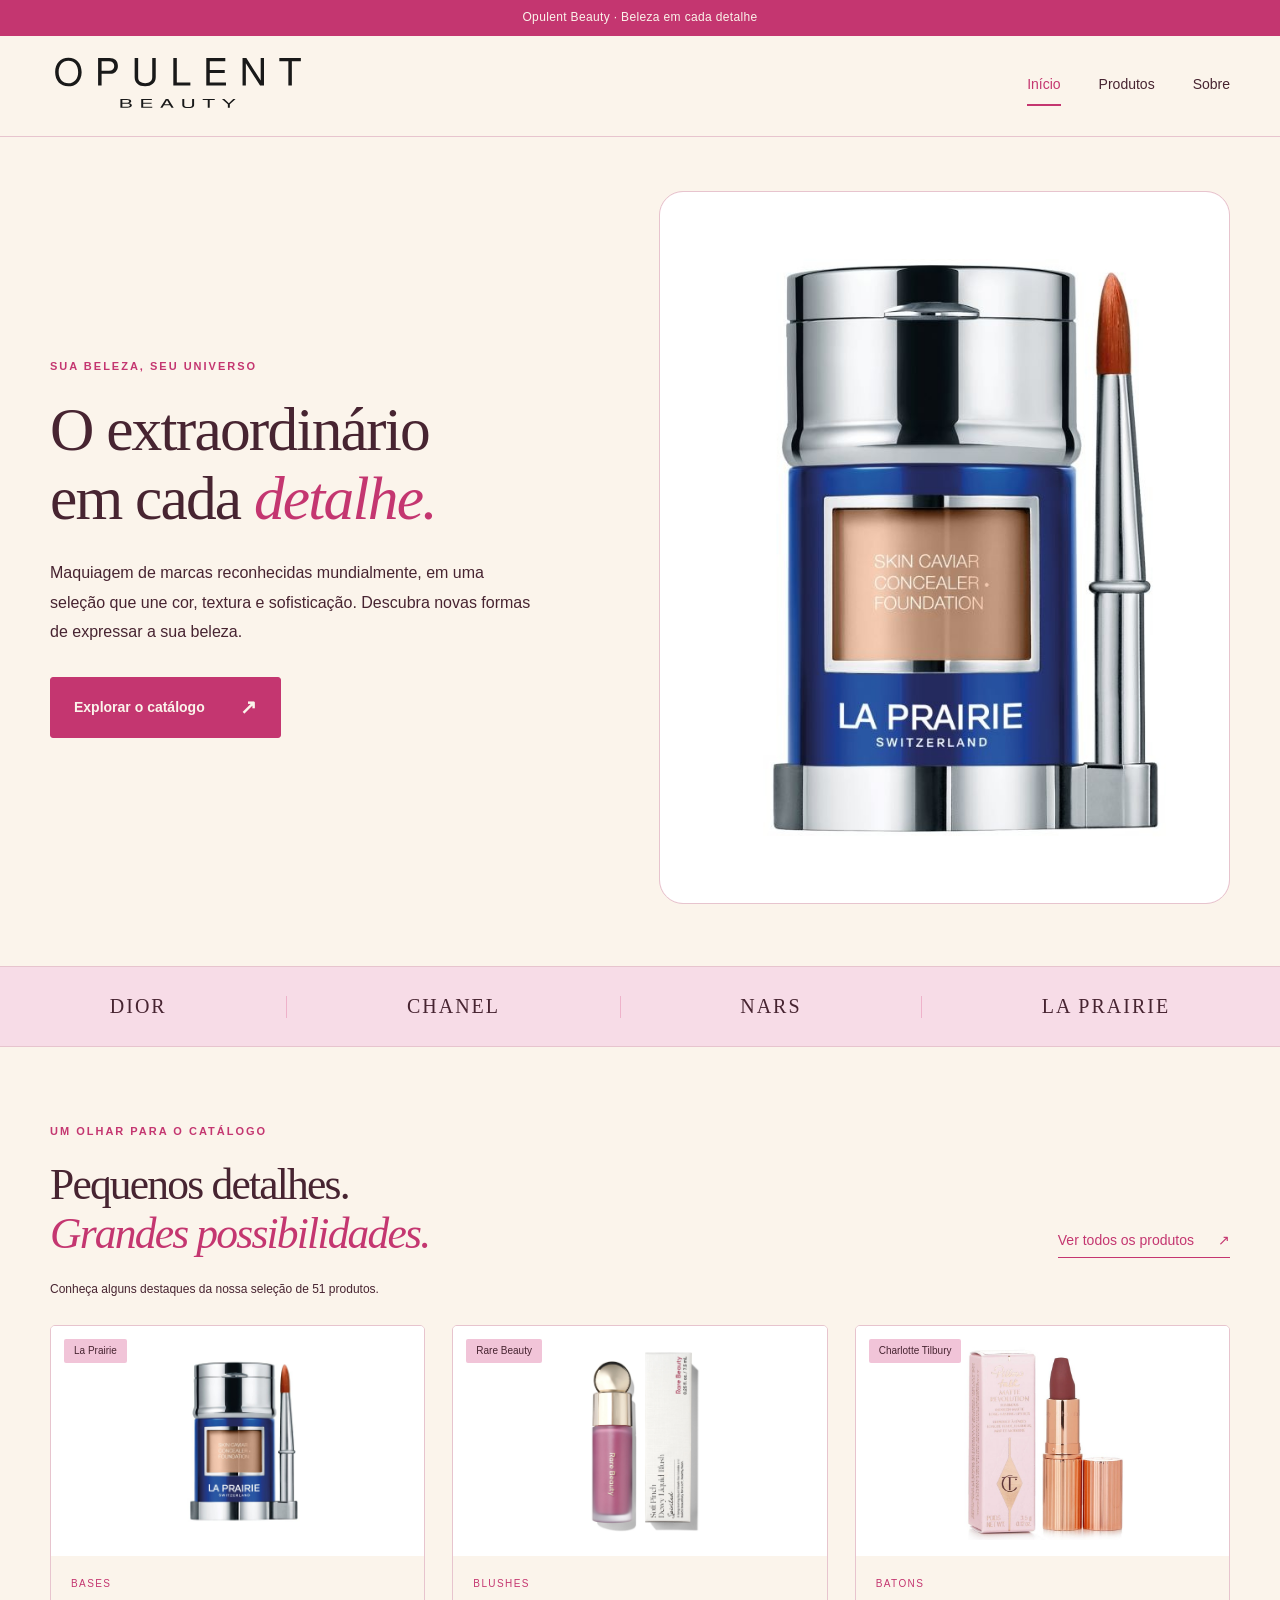
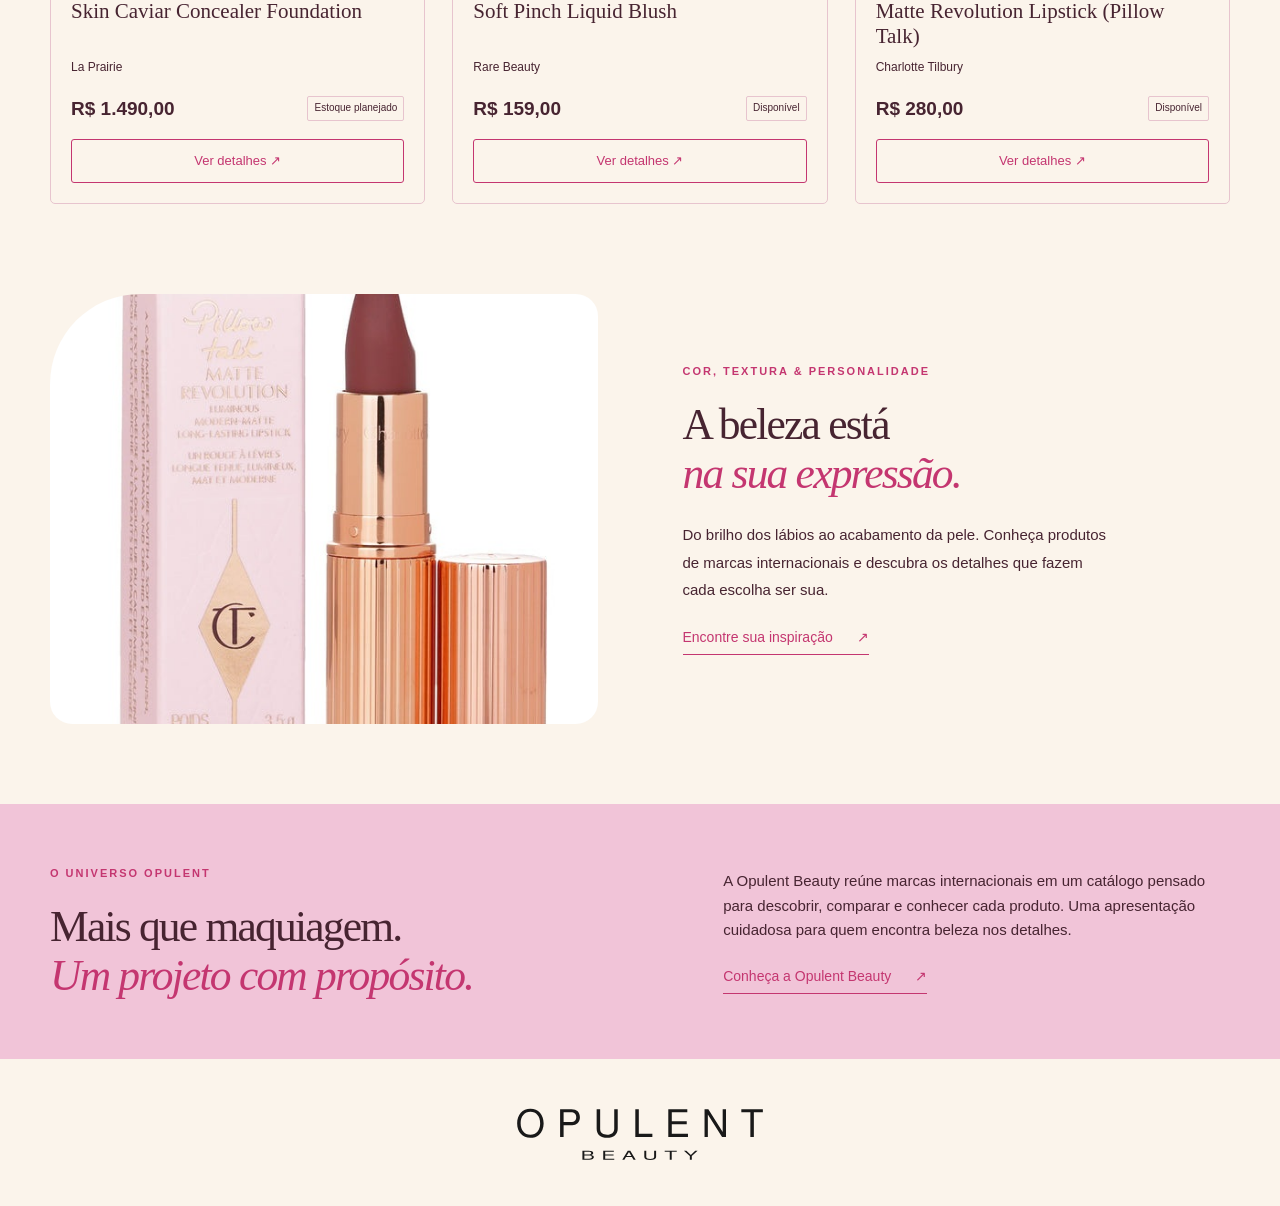
==== index.html @ 71423344 "Primeiro Commit" ====
<!DOCTYPE html>
<html lang="pt-BR">
<head>
<meta charset="UTF-8">
<meta name="viewport" content="width=device-width, initial-scale=1.0">
<title>Opulent Beauty</title>
<meta name="description" content="Conheça a Opulent Beauty: uma seleção de marcas internacionais e maquiagem em cada detalhe.">
<meta name="theme-color" content="#FBF4EB">
<link rel="icon" href="assets/favicon.svg" type="image/svg+xml">
<link rel="stylesheet" href="style.css">
</head>
<body>
<a class="pular" href="#conteudo">Pular para o conteúdo</a>
<div class="aviso-demo">Opulent Beauty · Beleza em cada detalhe</div>
<header class="cabecalho">
<div class="container barra">
<a class="marca" href="index.html" aria-label="Opulent Beauty — início"><img class="logo" src="assets/logo-opulent-beauty.svg" alt="Opulent Beauty" width="1000" height="260">
</a>
<button class="menu-botao" type="button" aria-expanded="false" aria-controls="menu">Menu <span aria-hidden="true">☰</span>
</button>
<nav id="menu" aria-label="Navegação principal">
<a href="index.html" aria-current="page">Início</a>
<a href="produtos.html">Produtos</a>
<a href="sobre.html">Sobre</a>
</nav>
</div>
</header>
<main id="conteudo">
<section class="hero container">
<div class="hero-texto">
<p class="sobretitulo">SUA BELEZA, SEU UNIVERSO</p>
<h1>O extraordinário<br>em cada <em>detalhe.</em>
</h1>
<p class="introducao">Maquiagem de marcas reconhecidas mundialmente, em uma seleção que une cor, textura e sofisticação. Descubra novas formas de expressar a sua beleza.</p>
<a class="botao" href="produtos.html">Explorar o catálogo <span aria-hidden="true">↗</span>
</a>
</div>
<div class="hero-visual home-editorial">
<img src="assets/foto-principal.jpg" alt="Imagem principal da Opulent Beauty" width="1200" height="1655" fetchpriority="high">
</div>
</section>
<section class="faixa faixa-marcas" aria-label="Algumas marcas presentes no catálogo"><div class="container faixa-conteudo"><span>DIOR</span><span class="divisor-marca" aria-hidden="true"></span><span>CHANEL</span><span class="divisor-marca" aria-hidden="true"></span><span>NARS</span><span class="divisor-marca" aria-hidden="true"></span><span>LA PRAIRIE</span></div></section>
<section class="secao container" aria-labelledby="titulo-destaques">
<div class="titulo-secao">
<div>
<p class="sobretitulo">UM OLHAR PARA O CATÁLOGO</p>
<h2 id="titulo-destaques">Pequenos detalhes.<br>
<em>Grandes possibilidades.</em>
</h2>
</div>
<a class="link-seta" href="produtos.html">Ver todos os produtos <span aria-hidden="true">↗</span>
</a>
</div>
<p class="nota-dados">Conheça alguns destaques da nossa seleção de 51 produtos.</p>
<div id="destaques" class="grade-produtos">
</div>
<noscript>
<p>Ative o JavaScript para visualizar os produtos do catálogo.</p>
</noscript>
</section>
<section class="container beleza-editorial" aria-labelledby="titulo-editorial">
  <div class="editorial-pinceis"><img src="assets/foto-editorial.jpg" alt="Sérum rosa na composição editorial da Opulent Beauty" width="735" height="1100" loading="lazy"></div>
  <div class="editorial-conteudo"><p class="sobretitulo">COR, TEXTURA & PERSONALIDADE</p><h2>A beleza está<br><em>na sua expressão.</em></h2><p>Do brilho dos lábios ao acabamento da pele. Conheça produtos de marcas internacionais e descubra os detalhes que fazem cada escolha ser sua.</p><a class="link-seta" href="produtos.html">Encontre sua inspiração <span aria-hidden="true">↗</span></a></div>
</section>
<section class="sobre-previa">
<div class="container sobre-previa-grade">
<div>
<p class="sobretitulo">O UNIVERSO OPULENT</p>
<h2>Mais que maquiagem.<br>
<em>Um projeto com propósito.</em>
</h2>
</div>
<div>
<p>A Opulent Beauty reúne marcas internacionais em um catálogo pensado para descobrir, comparar e conhecer cada produto. Uma apresentação cuidadosa para quem encontra beleza nos detalhes.</p>
<a class="link-seta" href="sobre.html">Conheça a Opulent Beauty <span aria-hidden="true">↗</span>
</a>
</div>
</div>
</section>
</main>
<footer class="rodape">
<div class="container rodape-grade">
<a class="marca" href="index.html" aria-label="Opulent Beauty — início"><img class="logo" src="assets/logo-opulent-beauty.svg" alt="Opulent Beauty" width="1000" height="260"></a>
</div>

</footer>
<script src="dados.js" defer>
</script>
<script src="script.js" defer>
</script>
</body>
</html>
---- style.css ----
:root {
    --champagne:#fbf4eb;
    --blush:#fbd9e5;
    --pink:#f283af;
    --rose:#c43670;
    --sunset:#f3cc97;
    --tinta:#472431;
    --borda:#e7c4ce;
    --largura:1180px;
}

* {
    box-sizing:border-box;
}

html {
    scroll-behavior:smooth;
    scroll-padding-top:25px;
}

body {
    margin:0;
    background:var(--champagne);
    color:var(--tinta);
    font:16px/1.65 Arial,Helvetica,sans-serif;
}

img {
    display:block;
    max-width:100%;
    height:auto;
}

a {
    color:inherit;
}

button,input,select {
    font:inherit;
}

button,a,input,select {
    -webkit-tap-highlight-color:transparent;
}

button {
    cursor:pointer;
}

a {
    text-decoration:none;
}

p {
    margin:0 0 20px;
}

h1,h2,h3 {
    line-height:1.12;
    margin:0;
    font-weight:400;
}

h1,h2 {
    font-family:Georgia,'Times New Roman',serif;
    letter-spacing:-1.8px;
}

h1 {
    font-size:clamp(43px,5vw,69px);
}

h2 {
    font-size:clamp(32px,3.4vw,46px);
}

h3 {
    font-size:23px;
}

em {
    color:var(--rose);
    font-weight:400;
}

a,button,input,select {
    transition:background-color .2s,color .2s,border-color .2s,transform .2s;
}

a:focus-visible,button:focus-visible,input:focus-visible,select:focus-visible,[tabindex]:focus-visible {
    outline:3px solid var(--rose);
    outline-offset:5px;
}

[hidden] {
    display:none!important;
}

.container {
    width:min(var(--largura),calc(100% - 64px));
    margin-inline:auto;
}

.pular {
    position:absolute;
    top:-100px;
    left:20px;
    z-index:10;
    background:var(--champagne);
    padding:12px;
}

.pular:focus {
    top:12px;
}

.aviso-demo {
    background:var(--rose);
    color:var(--champagne);
    text-align:center;
    font-size:12px;
    letter-spacing:.35px;
    padding:8px 20px;
}

.cabecalho {
    border-bottom:1px solid var(--borda);
}

.barra {
    display:flex;
    align-items:center;
    justify-content:space-between;
    min-height:100px;
}

.marca {
    font:30px/.8 Georgia,serif;
    letter-spacing:-1.4px;
    display:block;
    width:max-content;
}

.marca>span {
    display:block;
    font-size:24px;
    text-align:right;
    padding-top:4px;
}

.ponto {
    color:var(--rose);
}

nav {
    display:flex;
    gap:38px;
}

nav a {
    font-size:14px;
    padding:8px 0;
}

nav a:hover {
    color:var(--rose);
}

nav a[aria-current] {
    color:var(--rose);
    border-bottom:2px solid var(--rose);
}

.menu-botao {
    display:none;
}

.hero {
    display:grid;
    grid-template-columns:1fr 1.05fr;
    gap:56px;
    align-items:center;
    padding-block:65px 80px;
}

.sobretitulo {
    font-size:11px;
    letter-spacing:2px;
    font-weight:700;
    color:var(--rose);
    margin-bottom:20px;
}

.introducao {
    max-width:490px;
    margin:25px 0 30px;
    font-size:16px;
    line-height:1.85;
}

.botao {
    display:inline-flex;
    align-items:center;
    justify-content:center;
    gap:35px;
    background:var(--rose);
    color:var(--champagne);
    border:1px solid var(--rose);
    padding:13px 23px;
    border-radius:3px;
    font-size:14px;
    font-weight:700;
    min-height:49px;
}

.botao:hover {
    background:var(--tinta);
    border-color:var(--tinta);
    transform:translateY(-2px);
}

.botao span {
    font-size:20px;
}

.hero-nota {
    display:flex;
    gap:16px;
    align-items:center;
    margin-top:36px;
    font-size:12px;
    line-height:1.6;
}

.flor {
    font-size:43px;
    line-height:1;
    color:var(--rose);
}

.hero-visual {
    position:relative;
    background:var(--blush);
    border-radius:150px 150px 5px 5px;
    padding:16px 16px 40px;
    background-image:repeating-linear-gradient(90deg,var(--blush) 0,var(--blush) 13px,var(--champagne) 13px,var(--champagne) 26px);
}

.hero-visual img {
    width:100%;
    height:440px;
    object-fit:cover;
    border-radius:140px 140px 3px 3px;
}

.selo {
    position:absolute;
    bottom:54px;
    left:-25px;
    background:var(--champagne);
    border:1px solid var(--rose);
    border-radius:50%;
    width:128px;
    height:128px;
    display:flex;
    flex-direction:column;
    align-items:center;
    justify-content:center;
    font-size:12px;
    line-height:1.5;
    transform:rotate(-12deg);
}

.selo em {
    font-family:Georgia,serif;
    font-size:19px;
}

.foto-legenda {
    position:absolute;
    bottom:10px;
    right:20px;
    font-size:10px;
    background:var(--champagne);
    padding:1px 7px;
    border-radius:2px;
}

.faixa {
    background:var(--blush);
    border-block:1px solid var(--borda);
}

.faixa-conteudo {
    display:flex;
    justify-content:space-around;
    align-items:center;
    padding-block:17px;
    font-family:Georgia,serif;
    font-size:21px;
}

.faixa-conteudo span:nth-child(even) {
    color:var(--rose);
    font-size:25px;
}

.secao {
    padding-block:75px;
}

.titulo-secao {
    display:flex;
    justify-content:space-between;
    gap:25px;
    align-items:flex-end;
    margin-bottom:22px;
}

.link-seta {
    display:inline-flex;
    gap:24px;
    align-items:center;
    border-bottom:1px solid var(--rose);
    font-size:14px;
    padding-bottom:5px;
    color:var(--rose);
    width:max-content;
}

.link-seta:hover {
    gap:32px;
}

.nota-dados {
    font-size:12px;
    margin-bottom:25px;
}

.grade-produtos {
    display:grid;
    grid-template-columns:repeat(3,minmax(0,1fr));
    gap:27px;
}

.produto-card {
    border:1px solid var(--borda);
    border-radius:5px;
    overflow:hidden;
    background:var(--champagne);
    transition:transform .25s,border-color .25s;
}

.produto-card:hover {
    transform:translateY(-5px);
    border-color:var(--rose);
}

.produto-imagem {
    position:relative;
    overflow:hidden;
}

.produto-imagem img {
    width:100%;
    height:230px;
    object-fit:contain;
    transition:transform .3s;
}

.produto-card:hover img {
    transform:scale(1.04);
}

.produto-imagem .etiqueta {
    position:absolute;
    top:13px;
    left:13px;
}

.etiqueta {
    background:var(--blush);
    color:var(--tinta);
    padding:4px 10px;
    font-size:10px;
    border-radius:2px;
    white-space:nowrap;
}

.produto-info {
    padding:20px;
}

.produto-categoria {
    font-size:10px;
    letter-spacing:1.4px;
    text-transform:uppercase;
    color:var(--rose);
    margin-bottom:7px;
}

.produto-info h3 {
    font:24px/1.2 Georgia,serif;
    margin-bottom:7px;
}

.produto-marca {
    font-size:12px;
    margin-bottom:15px;
}

.produto-linha {
    display:flex;
    align-items:center;
    justify-content:space-between;
    gap:8px;
    margin-bottom:15px;
}

.preco {
    font-size:19px;
    font-weight:700;
}

.estoque {
    font-size:10px;
    border:1px solid var(--borda);
    padding:3px 6px;
    border-radius:2px;
}

.estoque.baixo {
    background:var(--blush);
}

.botao-contorno {
    width:100%;
    border:1px solid var(--rose);
    color:var(--rose);
    background:transparent;
    padding:10px 15px;
    font-size:13px;
    border-radius:3px;
    display:block;
    text-align:center;
}

.botao-contorno:hover {
    background:var(--rose);
    color:var(--champagne);
}

.sobre-previa {
    background:var(--blush);
    padding-block:60px;
}

.sobre-previa-grade {
    display:grid;
    grid-template-columns:1.2fr 1fr;
    gap:65px;
    align-items:center;
}

.sobre-previa p:not(.sobretitulo) {
    font-size:15px;
}

.rodape {
    padding-top:45px;
}

.rodape-grade {
    display:grid;
    grid-template-columns:1fr 1.1fr 1fr;
    align-items:center;
    gap:25px;
    padding-bottom:35px;
}

.rodape-grade p {
    font-size:14px;
    margin:0;
}

.rodape-grade p span {
    font-size:12px;
}

.rodape nav {
    justify-content:flex-end;
    gap:25px;
}

.rodape-fim {
    border-top:1px solid var(--borda);
    display:flex;
    justify-content:space-between;
    font-size:11px;
    padding-block:17px;
}

.pagina-topo {
    padding-top:28px;
    padding-bottom:32px;
}

.caminho {
    display:flex;
    gap:14px;
    font-size:12px;
    margin-bottom:38px;
}

.caminho a:hover {
    text-decoration:underline;
}

.pagina-topo .introducao {
    max-width:640px;
    margin-bottom:0;
}

.pagina-topo h1 {
    font-size:clamp(42px,4.5vw,62px);
}

.catalogo {
    padding-bottom:60px;
}

.painel-demo {
    background:var(--blush);
    border:1px solid var(--borda);
    padding:17px 20px;
    display:flex;
    justify-content:space-between;
    gap:20px;
    align-items:center;
    border-radius:5px;
}

.painel-demo strong {
    font-size:13px;
}

.painel-demo p {
    font-size:12px;
    margin:3px 0 0;
}

.painel-demo .etiqueta {
    border:1px solid var(--rose);
}

.filtros {
    display:flex;
    align-items:flex-end;
    gap:20px;
    margin-top:30px;
}

.campo {
    display:flex;
    flex-direction:column;
    gap:7px;
}

.campo-busca {
    flex:1;
}

.campo label {
    font-size:12px;
    font-weight:700;
}

.busca-grupo {
    display:flex;
    gap:9px;
}

input,select {
    min-height:49px;
    border:1px solid var(--borda);
    border-radius:3px;
    padding:10px 14px;
    color:var(--tinta);
    background:var(--champagne);
    width:100%;
    min-width:0;
}

input::placeholder {
    color:#785560;
}

select {
    min-width:200px;
}

.botao-limpar {
    color:var(--rose);
    background:none;
    border:0;
    text-decoration:underline;
    text-underline-offset:4px;
    font-size:12px;
    padding:13px 0;
    white-space:nowrap;
}

.botao-limpar:hover {
    color:var(--tinta);
}

.resultado-barra {
    display:flex;
    justify-content:space-between;
    gap:10px;
    padding-block:22px;
    font-size:12px;
}

.resultado-barra p {
    margin:0;
}

.resultado-barra>span {
    font-style:italic;
}

.sem-resultados {
    text-align:center;
    border:1px dashed var(--borda);
    padding:65px 20px;
}

.sem-resultados h2 {
    font-size:30px;
    margin:15px 0;
}

.sem-resultados p {
    font-size:14px;
}

.detalhes {
    margin-top:40px;
    border:1px solid var(--rose);
    border-radius:5px;
    padding:30px;
    background:var(--blush);
}

.detalhes-topo {
    display:flex;
    justify-content:space-between;
    gap:15px;
    align-items:center;
    margin-bottom:20px;
}

.detalhes-topo .sobretitulo {
    margin:0;
}

.detalhes-grade {
    display:grid;
    grid-template-columns:1fr 1.7fr;
    gap:35px;
    align-items:start;
}

.detalhes-grade>img {
    width:100%;
    border-radius:5px;
}

.detalhes h2 {
    font-size:37px;
    margin-bottom:15px;
}

.detalhes p {
    font-size:14px;
}

.dados-detalhes {
    display:grid;
    grid-template-columns:1fr 1fr;
    gap:16px;
    margin:25px 0;
}

.dados-detalhes div {
    border-bottom:1px solid var(--borda);
    padding-bottom:8px;
}

.dados-detalhes dt {
    font-size:11px;
}

.dados-detalhes dd {
    font-size:15px;
    font-weight:700;
    margin:4px 0 0;
}

.historia {
    display:grid;
    grid-template-columns:1fr 1.1fr;
    gap:65px;
    align-items:center;
    padding-block:15px 75px;
}

.historia-imagem {
    position:relative;
    background:var(--blush);
    padding:20px 20px 35px;
    border-radius:120px 120px 3px 3px;
}

.historia-imagem img {
    height:430px;
    width:100%;
    object-fit:cover;
    border-radius:110px 110px 3px 3px;
}

.historia h2 {
    margin-bottom:24px;
}

.historia p:not(.sobretitulo) {
    font-size:14px;
    line-height:1.85;
}

.proposta {
    padding-block:65px;
    background:var(--blush);
}

.grade-valores {
    display:grid;
    grid-template-columns:repeat(3,1fr);
    gap:35px;
    margin-top:35px;
}

.grade-valores article {
    border-top:1px solid var(--rose);
    padding-top:20px;
}

.numero {
    font:italic 26px Georgia,serif;
    color:var(--rose);
    display:block;
    margin-bottom:20px;
}

.grade-valores h3 {
    font-family:Georgia,serif;
    margin-bottom:13px;
}

.grade-valores p {
    font-size:14px;
    margin:0;
}

.convite {
    text-align:center;
}

.convite .sobretitulo {
    margin-top:20px;
}

.convite .botao {
    margin-top:30px;
}

.hero-texto,.pagina-topo h1 {
    animation:entrada .6s ease-out;
}

@keyframes entrada {
    from {
        opacity:.3;
        transform:translateY(12px);
    }
    to {
        opacity:1;
        transform:translateY(0);
    }
}

@media(min-width:1600px) {
    .hero {
        padding-block:85px 95px;
    }
    .hero-visual img {
        height:490px;
    }
}

@media(max-width:950px) {
    .hero {
        gap:30px;
    }
    .hero h1 {
        font-size:47px;
    }
    .hero-visual img {
        height:400px;
    }
    .selo {
        left:-14px;
        width:105px;
        height:105px;
    }
    .filtros {
        flex-wrap:wrap;
    }
    .campo-busca {
        flex-basis:60%;
    }
    .grade-produtos {
        gap:18px;
    }
    .produto-info {
        padding:15px;
    }
    .produto-linha {
        align-items:flex-start;
        flex-direction:column;
    }
    .historia {
        gap:30px;
    }
    .rodape-grade {
        grid-template-columns:1fr 1fr;
    }
    .rodape nav {
        grid-column:1/-1;
        justify-content:flex-start;
    }
    .sobre-previa-grade {
        gap:35px;
    }
    .produto-imagem img {
        height:200px;
    }
}

@media(max-width:700px) {
    .container {
        width:calc(100% - 36px);
    }
    .aviso-demo {
        font-size:10px;
        padding-inline:15px;
    }
    .barra {
        min-height:82px;
        flex-wrap:wrap;
    }
    .marca {
        font-size:27px;
    }
    .marca>span {
        font-size:21px;
    }
    .menu-botao {
        display:flex;
        align-items:center;
        gap:15px;
        border:1px solid var(--borda);
        background:var(--champagne);
        padding:7px 12px;
        border-radius:3px;
        font-size:13px;
        color:var(--tinta);
    }
    .cabecalho nav {
        display:none;
        flex-basis:100%;
        gap:0;
        padding-block:5px 15px;
        justify-content:space-between;
    }
    .cabecalho nav.aberto {
        display:flex;
    }
    .hero {
        grid-template-columns:1fr;
        padding-block:38px 45px;
        gap:35px;
    }
    .hero h1 {
        font-size:49px;
    }
    .introducao {
        font-size:15px;
        margin-top:22px;
    }
    .hero-nota {
        margin-top:26px;
    }
    .hero-visual {
        margin-inline:12px;
        padding-bottom:30px;
        border-radius:100px 100px 3px 3px;
    }
    .hero-visual img {
        height:340px;
        border-radius:90px 90px 3px 3px;
    }
    .selo {
        bottom:45px;
        left:-12px;
    }
    .foto-legenda {
        font-size:9px;
        bottom:7px;
    }
    .faixa-conteudo {
        font-size:16px;
        gap:10px;
        padding-block:13px;
    }
    .faixa-conteudo span:nth-child(even) {
        font-size:17px;
    }
    .secao {
        padding-block:48px;
    }
    .titulo-secao {
        align-items:flex-start;
        flex-direction:column;
        gap:20px;
    }
    .sobretitulo {
        font-size:10px;
        margin-bottom:16px;
    }
    h2 {
        font-size:34px;
        letter-spacing:-1px;
    }
    .grade-produtos {
        grid-template-columns:repeat(2,minmax(0,1fr));
        gap:14px;
    }
    .produto-imagem img {
        height:155px;
    }
    .produto-info {
        padding:13px;
    }
    .produto-info h3 {
        font-size:20px;
        min-height:48px;
    }
    .produto-categoria {
        font-size:9px;
    }
    .produto-marca {
        font-size:10px;
    }
    .preco {
        font-size:17px;
    }
    .estoque {
        font-size:9px;
    }
    .produto-imagem .etiqueta {
        top:8px;
        left:8px;
        font-size:9px;
        padding:2px 6px;
    }
    .botao-contorno {
        font-size:12px;
        padding-inline:5px;
    }
    .sobre-previa {
        padding-block:40px;
    }
    .sobre-previa-grade {
        grid-template-columns:1fr;
        gap:25px;
    }
    .rodape-grade {
        gap:25px;
    }
    .rodape-grade p {
        font-size:12px;
    }
    .rodape nav {
        gap:30px;
    }
    .rodape-fim {
        gap:18px;
        font-size:10px;
    }
    .pagina-topo {
        padding-top:22px;
    }
    .pagina-topo h1 {
        font-size:43px;
    }
    .caminho {
        margin-bottom:25px;
    }
    .painel-demo {
        padding:14px;
        align-items:flex-start;
        flex-direction:column;
        gap:10px;
    }
    .painel-demo p {
        font-size:11px;
    }
    .painel-demo .etiqueta {
        display:none;
    }
    .filtros {
        gap:15px;
    }
    .campo-busca {
        flex-basis:100%;
    }
    .campo:not(.campo-busca) {
        flex:1;
    }
    .busca-grupo .botao {
        gap:10px;
        padding:10px 15px;
    }
    .busca-grupo input {
        font-size:13px;
    }
    select {
        min-width:0;
    }
    .resultado-barra {
        font-size:11px;
    }
    .detalhes {
        padding:20px;
    }
    .detalhes-topo {
        align-items:flex-start;
    }
    .detalhes-topo .sobretitulo {
        font-size:9px;
    }
    .detalhes-grade {
        grid-template-columns:1fr;
        gap:22px;
    }
    .detalhes-grade>img {
        max-height:250px;
        object-fit:contain;
    }
    .detalhes h2 {
        font-size:31px;
    }
    .dados-detalhes {
        gap:13px;
    }
    .historia {
        grid-template-columns:1fr;
        padding-bottom:45px;
        gap:30px;
    }
    .historia-imagem img {
        height:320px;
    }
    .historia p:not(.sobretitulo) {
        font-size:14px;
    }
    .proposta {
        padding-block:45px;
    }
    .grade-valores {
        grid-template-columns:1fr;
        gap:28px;
    }
    .numero {
        margin-bottom:12px;
    }
    .convite h2 {
        font-size:33px;
    }
}

@media(max-width:370px) {
    .grade-produtos {
        grid-template-columns:1fr;
    }
    .produto-info h3 {
        min-height:0;
    }
    .produto-linha {
        flex-direction:row;
    }
    .produto-imagem img {
        height:210px;
    }
    .hero h1 {
        font-size:43px;
    }
    .faixa-conteudo {
        font-size:13px;
    }
    .rodape-grade {
        grid-template-columns:1fr;
    }
    .rodape nav {
        grid-column:auto;
    }
    .rodape-fim {
        flex-direction:column;
        gap:5px;
    }
    .resultado-barra>span {
        display:none;
    }
}

@media(prefers-reduced-motion:reduce) {
    html {
        scroll-behavior:auto;
    }
    *,*::before,*::after {
        animation:none!important;
        transition:none!important;
    }
    .produto-card:hover,.botao:hover {
        transform:none;
    }
}

.produto-imagem { background: #fff; }
.produto-imagem img { padding: 16px; }
.detalhes-grade > img { background: #fff; padding: 20px; object-fit: contain; }
.nota-validade { margin-top: 14px; }

.marca { width: 190px; line-height: 1; }
.marca .logo { width: 190px; height: auto; }
.produto-info h3 { font-size: 21px; min-height: 52px; }
.produto-imagem img { background: #fff; }
.filtros { flex-wrap: wrap; }
.campo-busca { min-width: 300px; }
.filtros .campo:not(.campo-busca) { flex: 0 1 210px; }
.carregar-area { display: flex; justify-content: center; margin-top: 28px; }
.carregar-area .botao-contorno { width: auto; padding: 13px 30px; }
@media (max-width: 700px) {
    .marca, .marca .logo { width: 155px; }
    .campo-busca { min-width: 0; }
    .filtros .campo:not(.campo-busca) { flex: 1 1 140px; min-width: 0; }
    .filtros .botao-limpar { margin-left: auto; }
    .produto-info h3 { font-size: 18px; min-height: 64px; overflow-wrap: anywhere; }
}
@media (max-width: 370px) { .produto-info h3 { min-height: 0; } }

.busca-controle { position: relative; flex: 1; min-width: 0; }
.busca-controle input { width: 100%; }
.sugestoes-painel { position: absolute; top: calc(100% + 6px); left: 0; right: 0; z-index: 20; background: var(--champagne); border: 1px solid var(--rose); border-radius: 5px; box-shadow: 0 8px 24px #47243118; }
.sugestoes-titulo { padding: 10px 14px; margin: 0; font-size: 11px; font-weight: 700; color: var(--rose); border-bottom: 1px solid var(--borda); }
#sugestoes-lista { list-style: none; padding: 4px; margin: 0; max-height: 330px; overflow-y: auto; overscroll-behavior: contain; }
.sugestao { display: flex; gap: 10px; align-items: center; padding: 10px; cursor: pointer; border-radius: 3px; text-align: left; }
.sugestao:hover, .sugestao[aria-selected="true"] { background: var(--blush); }
.sugestao img { width: 44px; height: 44px; object-fit: contain; background: #fff; border-radius: 3px; flex-shrink: 0; }
.sugestao-textos { display: flex; flex-direction: column; min-width: 0; line-height: 1.4; }
.sugestao-textos strong { font-size: 13px; overflow-wrap: anywhere; }
.sugestao-textos > span { font-size: 11px; margin-top: 3px; }
.ajuda-busca { margin: 0; font-size: 11px; line-height: 1.5; max-width: 550px; }
.somente-leitor { position: absolute; width: 1px; height: 1px; padding: 0; margin: -1px; overflow: hidden; clip: rect(0,0,0,0); white-space: nowrap; border: 0; }
.filtros { align-items: flex-start; }
.filtros > .botao-limpar { margin-top: 24px; }
@media (max-width: 700px) { .sugestao { padding: 9px 6px; gap: 7px; } .sugestao-textos strong { font-size: 12px; } .sugestao-textos > span { font-size: 10px; } }

:root {
    --blush: #f1c4d8;
    --pink: #f3b6cc;
    --sunset: #e5c5a9;
    --rosa-editorial: #efc1d0;
    --rosa-medio: #e791b3;
    --bege-editorial: #c7a180;
}
.cabecalho { background: var(--champagne); }
.hero { padding-top: 54px; padding-bottom: 62px; gap: 65px; }
.hero h1 { font-size: clamp(44px, 4.8vw, 66px); }
.hero .hero-visual.home-editorial { padding: 0 0 29px; border-radius: 24px; background: #fff; border: 1px solid var(--borda); }
.home-editorial img { height: 490px; border-radius: 23px 23px 0 0; object-fit: cover; object-position: center; }
.home-editorial .foto-legenda { left: 20px; right: auto; background: transparent; bottom: 5px; letter-spacing: 1px; font-size: 9px; text-transform: uppercase; }
.home-editorial .selo { background: var(--champagne); left: -28px; bottom: 38px; }
.faixa-marcas { background: #f7dce7; }
.faixa-marcas .faixa-conteudo { padding-block: 23px; font-size: 20px; letter-spacing: 2px; }
.faixa-marcas .divisor-marca { display: block; flex: 0 0 1px; width: 1px; height: 22px; background: var(--rosa-medio); opacity: .55; }
.catalogo-apresentacao { padding-bottom: 50px; }
.catalogo-apresentacao .caminho { margin-bottom: 30px; }
.catalogo-hero { display: grid; grid-template-columns: 1.05fr 1fr; gap: 65px; align-items: center; }
.catalogo-hero-texto { padding-block: 20px; }
.catalogo-hero h1 { font-size: clamp(43px, 4.2vw, 59px); line-height: 1.09; letter-spacing: -1.8px; }
.catalogo-hero .introducao { font-size: 15px; max-width: 460px; line-height: 1.8; margin-top: 24px; margin-bottom: 32px; }
.catalogo-hero-foto { margin: 0; position: relative; border-radius: 24px 100px 24px 24px; overflow: hidden; background: #ffe7eb; }
.catalogo-hero-foto img { width: 100%; height: 440px; object-fit: cover; object-position: 50% 43%; }
.catalogo-hero-foto figcaption { position: absolute; left: 18px; right: 18px; bottom: 16px; width: fit-content; background: var(--champagne); color: var(--tinta); border-radius: 3px; padding: 6px 12px; font-size: 10px; letter-spacing: .4px; }
.catalogo-assinatura { display: flex; align-items: center; gap: 13px; margin-top: 27px; }
.catalogo-assinatura > span { color: var(--rose); font-size: 33px; }
.catalogo-assinatura p { font-size: 11px; line-height: 1.6; margin: 0; }
.beleza-editorial { display: grid; grid-template-columns: 1fr 1fr; gap: 85px; align-items: center; padding-block: 15px 80px; }
.editorial-pinceis { border-radius: 90px 22px 22px 22px; overflow: hidden; background: #ffe7eb; }
.editorial-pinceis img { width: 100%; height: 430px; object-fit: cover; object-position: 50% 46%; }
.editorial-conteudo { max-width: 430px; }
.editorial-conteudo h2 { margin-bottom: 23px; }
.editorial-conteudo > p:not(.sobretitulo) { font-size: 15px; line-height: 1.85; }
.sobre-previa { background: #f1c4d8; }
.campo-busca .busca-grupo { order: 2; }
.campo-busca .ajuda-busca { order: 3; }
@media (max-width: 950px) {
    .catalogo-hero { gap: 30px; }
    .catalogo-hero h1 { font-size: 44px; }
    .catalogo-hero-foto img { height: 425px; }
    .beleza-editorial { gap: 40px; }
    .hero { gap: 35px; }
}
@media (max-width: 700px) {
    .catalogo-hero { grid-template-columns: 1fr; gap: 25px; }
    .catalogo-hero-texto { padding: 0; }
    .catalogo-hero h1 { font-size: 46px; }
    .catalogo-hero-foto { border-radius: 18px 65px 18px 18px; }
    .catalogo-hero-foto img { height: 310px; }
    .catalogo-apresentacao { padding-bottom: 35px; }
    .catalogo-assinatura { margin-top: 20px; }
    .hero { padding-block: 35px 42px; gap: 35px; }
    .hero .hero-visual.home-editorial { margin-inline: 12px; }
    .home-editorial img { height: 370px; }
    .home-editorial .selo { left: -14px; bottom: 40px; width: 110px; height: 110px; }
    .faixa-marcas .faixa-conteudo { gap: 8px; padding-block: 18px; font-size: 12px; letter-spacing: 1px; }
    .faixa-marcas .divisor-marca { height: 16px; }
    .beleza-editorial { grid-template-columns: 1fr; gap: 30px; padding-block: 5px 45px; }
    .editorial-pinceis img { height: 330px; }
    .editorial-conteudo { max-width: none; }
}
@media (prefers-reduced-motion: reduce) { .catalogo-hero { scroll-behavior: auto; } }

.hero .hero-visual.home-editorial { border-radius: 24px; padding: 0; background: var(--rosa-editorial); }
.hero .hero-visual.home-editorial img { border-radius: 23px; }
.home-editorial img, .catalogo-hero-foto img { width: 100%; height: auto; aspect-ratio: 4 / 5; object-fit: cover; object-position: 50% 50%; }
.catalogo-hero-foto { border-radius: 24px; }
.home-editorial .foto-legenda { color: var(--tinta); background: var(--champagne); border-radius: 3px; padding: 2px 7px; }
.editorial-pinceis { background: #fff; }
.editorial-pinceis img { object-position: 50% 50%; }
@media (max-width: 700px) {
    .home-editorial img, .catalogo-hero-foto img { height: auto; aspect-ratio: 4 / 5; }
    .hero .hero-visual.home-editorial { margin-inline: 0; }
    .catalogo-hero-foto { border-radius: 18px; }
}

.marca { width: 210px; }
.marca .logo { display: block; width: 210px; height: auto; }
@media (max-width: 700px) { .marca, .marca .logo { width: 165px; } }

.sobre-institucional {
    display: grid;
    grid-template-columns: .95fr 1.05fr;
    gap: clamp(40px, 5vw, 76px);
    align-items: center;
    padding-block: 65px 80px;
}
.sobre-retrato {
    margin: 0;
    overflow: hidden;
    border-radius: 8px;
    background: #f7f4f1;
}
.sobre-retrato img {
    display: block;
    width: 100%;
    height: auto;
    aspect-ratio: 4 / 5.2;
    object-fit: cover;
    object-position: 50% 38%;
}
.sobre-narrativa { max-width: 600px; }
.sobre-narrativa .sobretitulo { margin-bottom: 18px; }
.sobre-narrativa h1 {
    font-size: clamp(42px, 4.6vw, 62px);
    letter-spacing: -1.5px;
    margin-bottom: 30px;
}
.sobre-narrativa > p:not(.sobretitulo) {
    font-size: 14px;
    line-height: 1.95;
    margin-bottom: 20px;
}
.sobre-narrativa > p.sobre-abertura { font-size: 15px; }
.sobre-narrativa > p:last-child { margin-bottom: 0; }
.pagina-sobre .rodape { border-top: 1px solid var(--borda); }
@media (max-width: 1000px) {
    .sobre-institucional { gap: 35px; align-items: start; }
    .sobre-narrativa h1 { font-size: 46px; }
    .sobre-narrativa > p:not(.sobretitulo) { font-size: 14px; line-height: 1.85; }
}
@media (max-width: 700px) {
    .sobre-institucional { grid-template-columns: 1fr; gap: 32px; padding-block: 30px 45px; }
    .sobre-retrato img { aspect-ratio: 4 / 4.7; object-position: 50% 32%; }
    .sobre-narrativa { max-width: none; }
    .sobre-narrativa h1 { font-size: 43px; margin-bottom: 24px; }
    .sobre-narrativa > p:not(.sobretitulo) { font-size: 14px; line-height: 1.9; margin-bottom: 20px; }
}

.rodape .rodape-grade { grid-template-columns: 1fr; justify-items: center; padding-bottom: 35px; }

.cabecalho .marca, .rodape .marca {
    width: clamp(180px, 20vw, 260px);
    flex-shrink: 0;
}
.cabecalho .marca .logo, .rodape .marca .logo {
    display: block;
    width: 100%;
    height: auto;
    aspect-ratio: 1000 / 260;
    object-fit: contain;
}
.cabecalho .barra { gap: 24px; }
@media (max-width: 700px) {
    .cabecalho .marca, .rodape .marca { width: 180px; }
    .cabecalho .barra { gap: 16px; }
}
@media (max-width: 360px) {
    .cabecalho .marca, .rodape .marca { width: 155px; }
}

.download-site { text-align: center; margin: 0; padding: 0 24px 32px; font-size: 12px; }
.download-site a { text-decoration: underline; text-underline-offset: 4px; }
.home-editorial img, .catalogo-hero-foto img, .sobre-retrato img { object-fit: contain; background: #fff; }

.hero .hero-visual.home-editorial img, .catalogo-hero-foto img, .sobre-retrato img { object-fit: cover; }
.fotos-intro { max-width: 680px; padding-block: 50px 32px; }
.fotos-grade { display: grid; grid-template-columns: repeat(3,minmax(0,1fr)); gap: 24px; padding-bottom: 50px; }
.foto-painel { min-width: 0; border: 1px solid var(--borda); padding: 20px; border-radius: 12px; background: #fffaf6; }
.foto-painel h2 { font: 24px/1.25 Georgia,serif; letter-spacing: -.4px; margin-bottom: 12px; }
.foto-painel p { font-size: 14px; }
.foto-painel img { width: 100%; height: 280px; object-fit: cover; border-radius: 8px; margin: 18px 0; background: #fff; }
.foto-painel input { width: 100%; padding-block: 12px; font-size: 13px; }
.foto-painel input::file-selector-button { border: 1px solid var(--rose); background: var(--rose); color: #fff; padding: 10px 14px; border-radius: 4px; cursor: pointer; }
.foto-status { min-height: 48px; margin: 12px 0; color: var(--rose); }
.foto-painel a { text-decoration: underline; text-underline-offset: 3px; }
.foto-duplicar { display: flex; gap: 8px; align-items: start; font-size: 13px; margin: 12px 0; }
.foto-duplicar input { width: auto; margin-top: 4px; }
@media(max-width: 900px) { .fotos-grade { grid-template-columns: 1fr; } .foto-painel img { max-width: 400px; height: 330px; } }
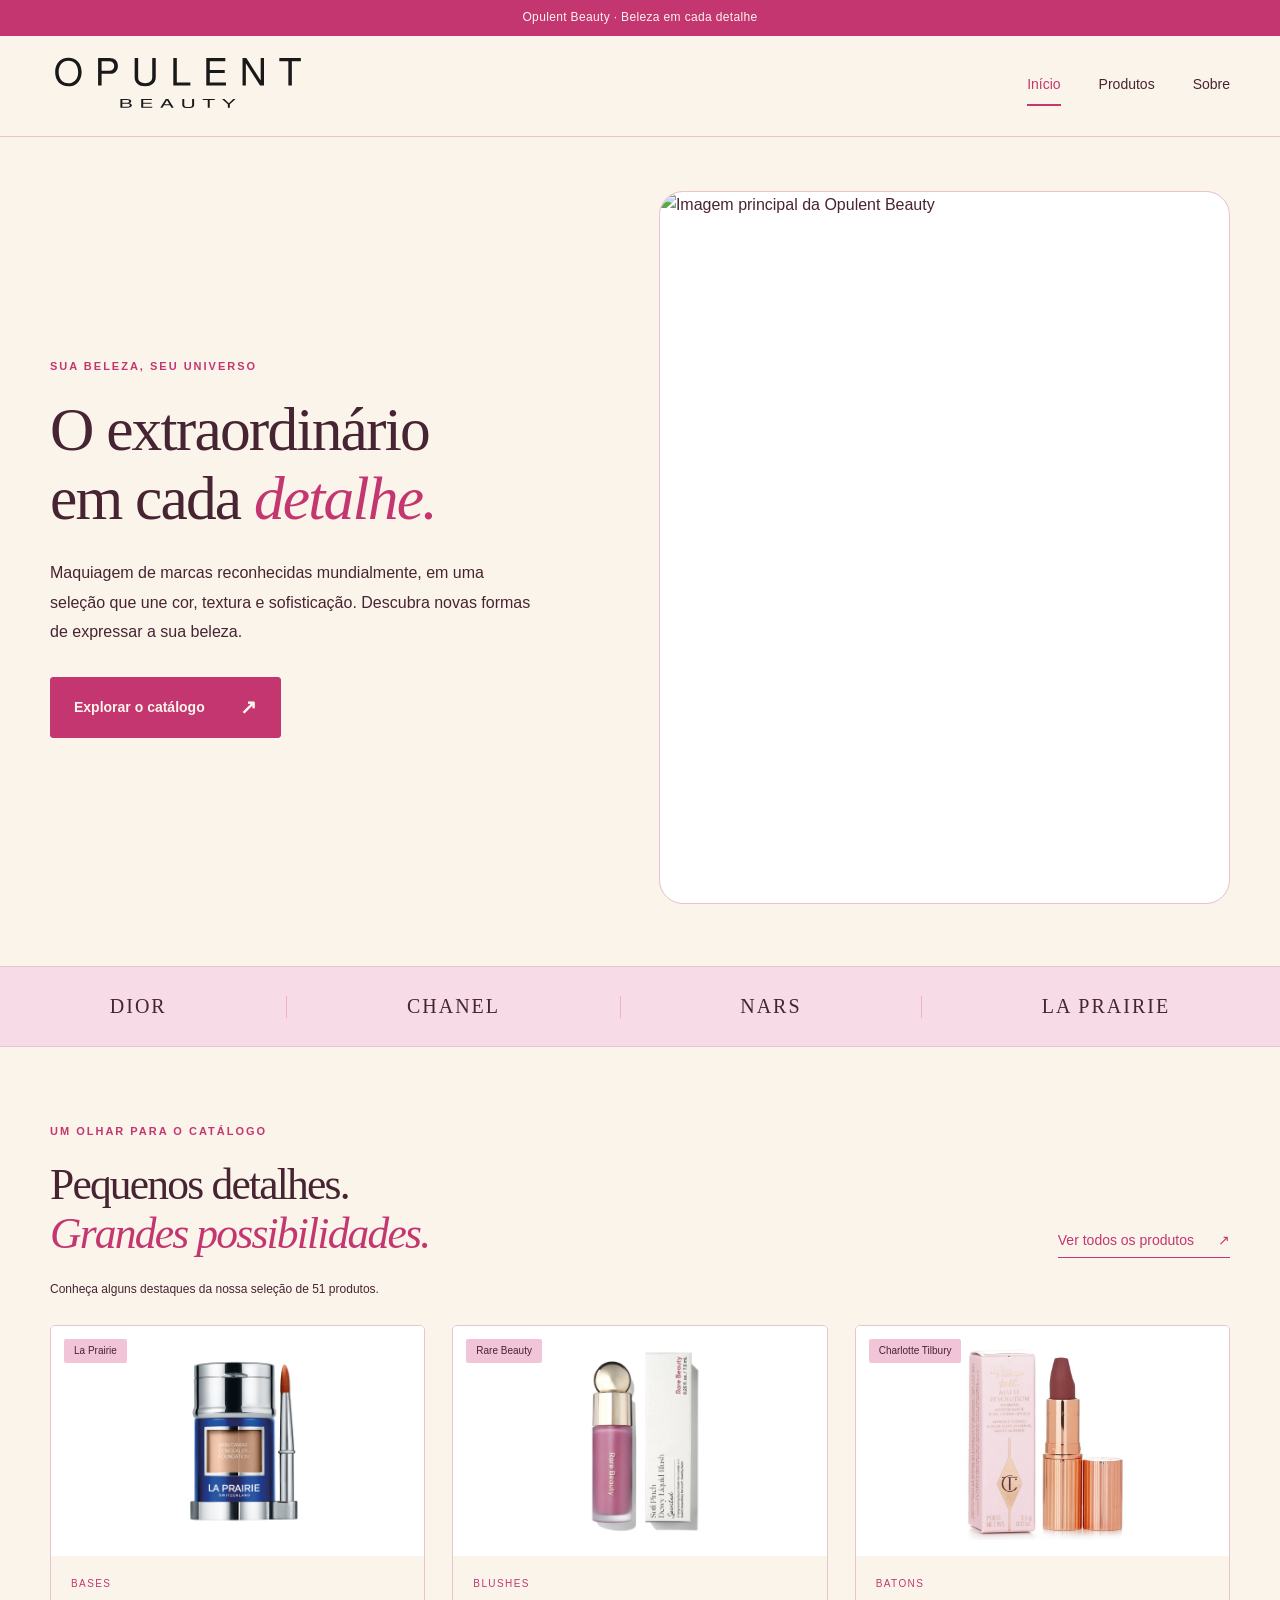
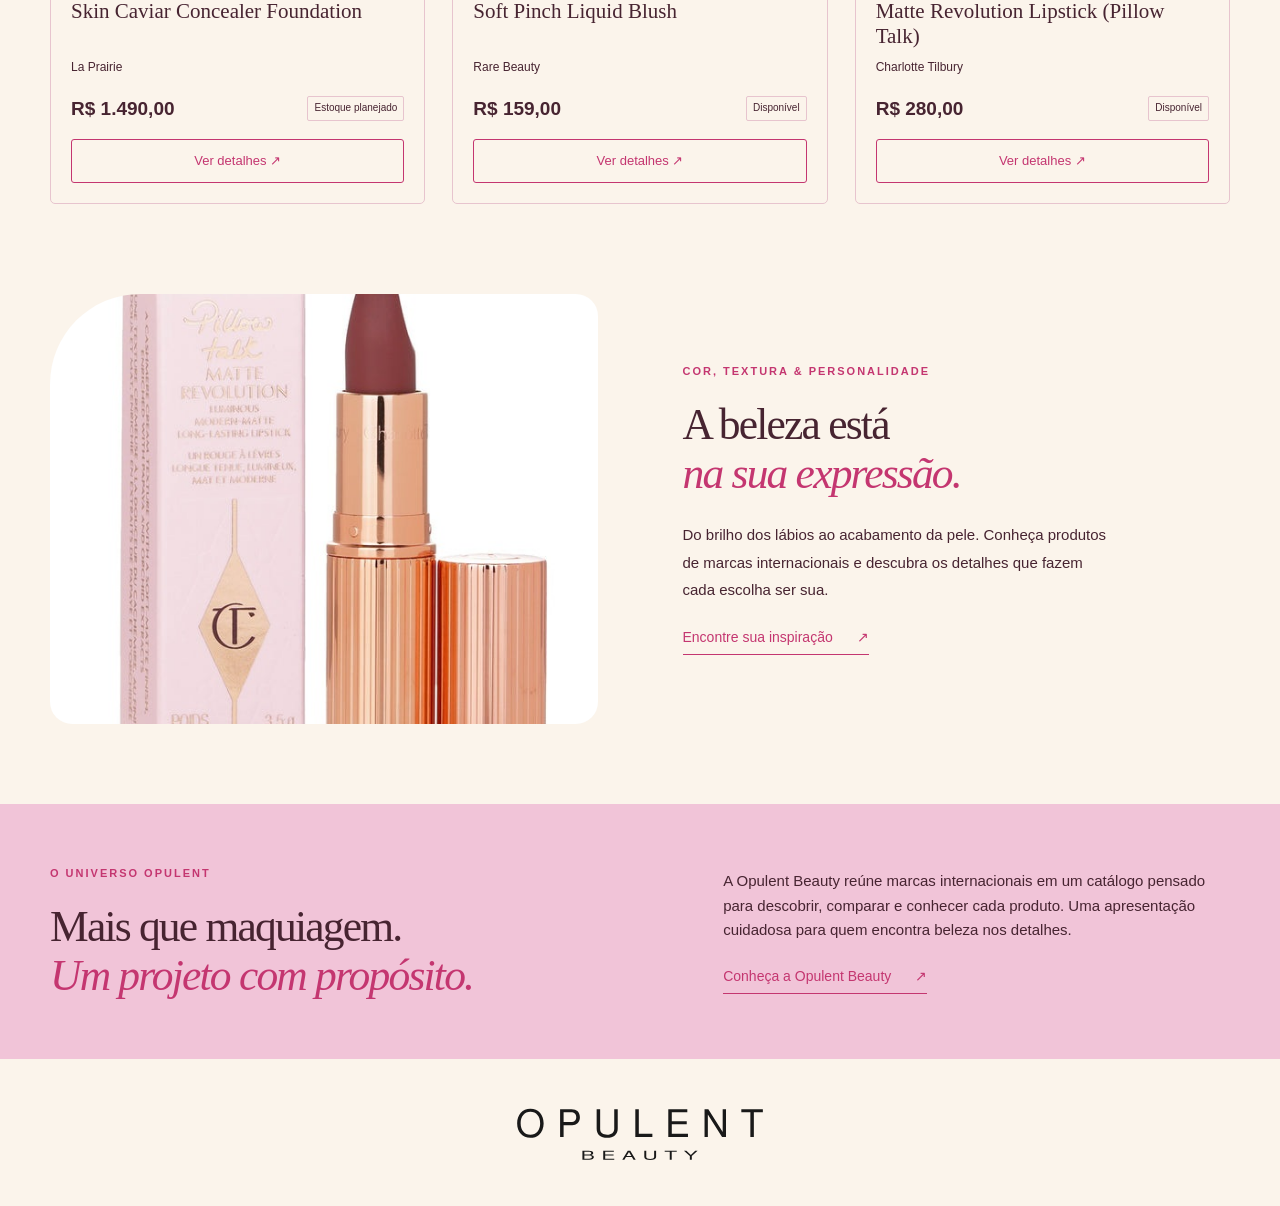
==== commit 28ee189d: "update css" ====
--- a/index.html
+++ b/index.html
@@ -7,7 +7,7 @@
 <meta name="description" content="Conheça a Opulent Beauty: uma seleção de marcas internacionais e maquiagem em cada detalhe.">
 <meta name="theme-color" content="#FBF4EB">
 <link rel="icon" href="assets/favicon.svg" type="image/svg+xml">
-<link rel="stylesheet" href="style.css">
+<link rel="stylesheet" href="style/style.css">
 </head>
 <body>
 <a class="pular" href="#conteudo">Pular para o conteúdo</a>
--- a/style/style.css
+++ b/style/style.css
@@ -0,0 +1,1362 @@
+:root {
+    --champagne:#fbf4eb;
+    --blush:#fbd9e5;
+    --pink:#f283af;
+    --rose:#c43670;
+    --sunset:#f3cc97;
+    --tinta:#472431;
+    --borda:#e7c4ce;
+    --largura:1180px;
+}
+
+* {
+    box-sizing:border-box;
+}
+
+html {
+    scroll-behavior:smooth;
+    scroll-padding-top:25px;
+}
+
+body {
+    margin:0;
+    background:var(--champagne);
+    color:var(--tinta);
+    font:16px/1.65 Arial,Helvetica,sans-serif;
+}
+
+img {
+    display:block;
+    max-width:100%;
+    height:auto;
+}
+
+a {
+    color:inherit;
+}
+
+button,input,select {
+    font:inherit;
+}
+
+button,a,input,select {
+    -webkit-tap-highlight-color:transparent;
+}
+
+button {
+    cursor:pointer;
+}
+
+a {
+    text-decoration:none;
+}
+
+p {
+    margin:0 0 20px;
+}
+
+h1,h2,h3 {
+    line-height:1.12;
+    margin:0;
+    font-weight:400;
+}
+
+h1,h2 {
+    font-family:Georgia,'Times New Roman',serif;
+    letter-spacing:-1.8px;
+}
+
+h1 {
+    font-size:clamp(43px,5vw,69px);
+}
+
+h2 {
+    font-size:clamp(32px,3.4vw,46px);
+}
+
+h3 {
+    font-size:23px;
+}
+
+em {
+    color:var(--rose);
+    font-weight:400;
+}
+
+a,button,input,select {
+    transition:background-color .2s,color .2s,border-color .2s,transform .2s;
+}
+
+a:focus-visible,button:focus-visible,input:focus-visible,select:focus-visible,[tabindex]:focus-visible {
+    outline:3px solid var(--rose);
+    outline-offset:5px;
+}
+
+[hidden] {
+    display:none!important;
+}
+
+.container {
+    width:min(var(--largura),calc(100% - 64px));
+    margin-inline:auto;
+}
+
+.pular {
+    position:absolute;
+    top:-100px;
+    left:20px;
+    z-index:10;
+    background:var(--champagne);
+    padding:12px;
+}
+
+.pular:focus {
+    top:12px;
+}
+
+.aviso-demo {
+    background:var(--rose);
+    color:var(--champagne);
+    text-align:center;
+    font-size:12px;
+    letter-spacing:.35px;
+    padding:8px 20px;
+}
+
+.cabecalho {
+    border-bottom:1px solid var(--borda);
+}
+
+.barra {
+    display:flex;
+    align-items:center;
+    justify-content:space-between;
+    min-height:100px;
+}
+
+.marca {
+    font:30px/.8 Georgia,serif;
+    letter-spacing:-1.4px;
+    display:block;
+    width:max-content;
+}
+
+.marca>span {
+    display:block;
+    font-size:24px;
+    text-align:right;
+    padding-top:4px;
+}
+
+.ponto {
+    color:var(--rose);
+}
+
+nav {
+    display:flex;
+    gap:38px;
+}
+
+nav a {
+    font-size:14px;
+    padding:8px 0;
+}
+
+nav a:hover {
+    color:var(--rose);
+}
+
+nav a[aria-current] {
+    color:var(--rose);
+    border-bottom:2px solid var(--rose);
+}
+
+.menu-botao {
+    display:none;
+}
+
+.hero {
+    display:grid;
+    grid-template-columns:1fr 1.05fr;
+    gap:56px;
+    align-items:center;
+    padding-block:65px 80px;
+}
+
+.sobretitulo {
+    font-size:11px;
+    letter-spacing:2px;
+    font-weight:700;
+    color:var(--rose);
+    margin-bottom:20px;
+}
+
+.introducao {
+    max-width:490px;
+    margin:25px 0 30px;
+    font-size:16px;
+    line-height:1.85;
+}
+
+.botao {
+    display:inline-flex;
+    align-items:center;
+    justify-content:center;
+    gap:35px;
+    background:var(--rose);
+    color:var(--champagne);
+    border:1px solid var(--rose);
+    padding:13px 23px;
+    border-radius:3px;
+    font-size:14px;
+    font-weight:700;
+    min-height:49px;
+}
+
+.botao:hover {
+    background:var(--tinta);
+    border-color:var(--tinta);
+    transform:translateY(-2px);
+}
+
+.botao span {
+    font-size:20px;
+}
+
+.hero-nota {
+    display:flex;
+    gap:16px;
+    align-items:center;
+    margin-top:36px;
+    font-size:12px;
+    line-height:1.6;
+}
+
+.flor {
+    font-size:43px;
+    line-height:1;
+    color:var(--rose);
+}
+
+.hero-visual {
+    position:relative;
+    background:var(--blush);
+    border-radius:150px 150px 5px 5px;
+    padding:16px 16px 40px;
+    background-image:repeating-linear-gradient(90deg,var(--blush) 0,var(--blush) 13px,var(--champagne) 13px,var(--champagne) 26px);
+}
+
+.hero-visual img {
+    width:100%;
+    height:440px;
+    object-fit:cover;
+    border-radius:140px 140px 3px 3px;
+}
+
+.selo {
+    position:absolute;
+    bottom:54px;
+    left:-25px;
+    background:var(--champagne);
+    border:1px solid var(--rose);
+    border-radius:50%;
+    width:128px;
+    height:128px;
+    display:flex;
+    flex-direction:column;
+    align-items:center;
+    justify-content:center;
+    font-size:12px;
+    line-height:1.5;
+    transform:rotate(-12deg);
+}
+
+.selo em {
+    font-family:Georgia,serif;
+    font-size:19px;
+}
+
+.foto-legenda {
+    position:absolute;
+    bottom:10px;
+    right:20px;
+    font-size:10px;
+    background:var(--champagne);
+    padding:1px 7px;
+    border-radius:2px;
+}
+
+.faixa {
+    background:var(--blush);
+    border-block:1px solid var(--borda);
+}
+
+.faixa-conteudo {
+    display:flex;
+    justify-content:space-around;
+    align-items:center;
+    padding-block:17px;
+    font-family:Georgia,serif;
+    font-size:21px;
+}
+
+.faixa-conteudo span:nth-child(even) {
+    color:var(--rose);
+    font-size:25px;
+}
+
+.secao {
+    padding-block:75px;
+}
+
+.titulo-secao {
+    display:flex;
+    justify-content:space-between;
+    gap:25px;
+    align-items:flex-end;
+    margin-bottom:22px;
+}
+
+.link-seta {
+    display:inline-flex;
+    gap:24px;
+    align-items:center;
+    border-bottom:1px solid var(--rose);
+    font-size:14px;
+    padding-bottom:5px;
+    color:var(--rose);
+    width:max-content;
+}
+
+.link-seta:hover {
+    gap:32px;
+}
+
+.nota-dados {
+    font-size:12px;
+    margin-bottom:25px;
+}
+
+.grade-produtos {
+    display:grid;
+    grid-template-columns:repeat(3,minmax(0,1fr));
+    gap:27px;
+}
+
+.produto-card {
+    border:1px solid var(--borda);
+    border-radius:5px;
+    overflow:hidden;
+    background:var(--champagne);
+    transition:transform .25s,border-color .25s;
+}
+
+.produto-card:hover {
+    transform:translateY(-5px);
+    border-color:var(--rose);
+}
+
+.produto-imagem {
+    position:relative;
+    overflow:hidden;
+}
+
+.produto-imagem img {
+    width:100%;
+    height:230px;
+    object-fit:contain;
+    transition:transform .3s;
+}
+
+.produto-card:hover img {
+    transform:scale(1.04);
+}
+
+.produto-imagem .etiqueta {
+    position:absolute;
+    top:13px;
+    left:13px;
+}
+
+.etiqueta {
+    background:var(--blush);
+    color:var(--tinta);
+    padding:4px 10px;
+    font-size:10px;
+    border-radius:2px;
+    white-space:nowrap;
+}
+
+.produto-info {
+    padding:20px;
+}
+
+.produto-categoria {
+    font-size:10px;
+    letter-spacing:1.4px;
+    text-transform:uppercase;
+    color:var(--rose);
+    margin-bottom:7px;
+}
+
+.produto-info h3 {
+    font:24px/1.2 Georgia,serif;
+    margin-bottom:7px;
+}
+
+.produto-marca {
+    font-size:12px;
+    margin-bottom:15px;
+}
+
+.produto-linha {
+    display:flex;
+    align-items:center;
+    justify-content:space-between;
+    gap:8px;
+    margin-bottom:15px;
+}
+
+.preco {
+    font-size:19px;
+    font-weight:700;
+}
+
+.estoque {
+    font-size:10px;
+    border:1px solid var(--borda);
+    padding:3px 6px;
+    border-radius:2px;
+}
+
+.estoque.baixo {
+    background:var(--blush);
+}
+
+.botao-contorno {
+    width:100%;
+    border:1px solid var(--rose);
+    color:var(--rose);
+    background:transparent;
+    padding:10px 15px;
+    font-size:13px;
+    border-radius:3px;
+    display:block;
+    text-align:center;
+}
+
+.botao-contorno:hover {
+    background:var(--rose);
+    color:var(--champagne);
+}
+
+.sobre-previa {
+    background:var(--blush);
+    padding-block:60px;
+}
+
+.sobre-previa-grade {
+    display:grid;
+    grid-template-columns:1.2fr 1fr;
+    gap:65px;
+    align-items:center;
+}
+
+.sobre-previa p:not(.sobretitulo) {
+    font-size:15px;
+}
+
+.rodape {
+    padding-top:45px;
+}
+
+.rodape-grade {
+    display:grid;
+    grid-template-columns:1fr 1.1fr 1fr;
+    align-items:center;
+    gap:25px;
+    padding-bottom:35px;
+}
+
+.rodape-grade p {
+    font-size:14px;
+    margin:0;
+}
+
+.rodape-grade p span {
+    font-size:12px;
+}
+
+.rodape nav {
+    justify-content:flex-end;
+    gap:25px;
+}
+
+.rodape-fim {
+    border-top:1px solid var(--borda);
+    display:flex;
+    justify-content:space-between;
+    font-size:11px;
+    padding-block:17px;
+}
+
+.pagina-topo {
+    padding-top:28px;
+    padding-bottom:32px;
+}
+
+.caminho {
+    display:flex;
+    gap:14px;
+    font-size:12px;
+    margin-bottom:38px;
+}
+
+.caminho a:hover {
+    text-decoration:underline;
+}
+
+.pagina-topo .introducao {
+    max-width:640px;
+    margin-bottom:0;
+}
+
+.pagina-topo h1 {
+    font-size:clamp(42px,4.5vw,62px);
+}
+
+.catalogo {
+    padding-bottom:60px;
+}
+
+.painel-demo {
+    background:var(--blush);
+    border:1px solid var(--borda);
+    padding:17px 20px;
+    display:flex;
+    justify-content:space-between;
+    gap:20px;
+    align-items:center;
+    border-radius:5px;
+}
+
+.painel-demo strong {
+    font-size:13px;
+}
+
+.painel-demo p {
+    font-size:12px;
+    margin:3px 0 0;
+}
+
+.painel-demo .etiqueta {
+    border:1px solid var(--rose);
+}
+
+.filtros {
+    display:flex;
+    align-items:flex-end;
+    gap:20px;
+    margin-top:30px;
+}
+
+.campo {
+    display:flex;
+    flex-direction:column;
+    gap:7px;
+}
+
+.campo-busca {
+    flex:1;
+}
+
+.campo label {
+    font-size:12px;
+    font-weight:700;
+}
+
+.busca-grupo {
+    display:flex;
+    gap:9px;
+}
+
+input,select {
+    min-height:49px;
+    border:1px solid var(--borda);
+    border-radius:3px;
+    padding:10px 14px;
+    color:var(--tinta);
+    background:var(--champagne);
+    width:100%;
+    min-width:0;
+}
+
+input::placeholder {
+    color:#785560;
+}
+
+select {
+    min-width:200px;
+}
+
+.botao-limpar {
+    color:var(--rose);
+    background:none;
+    border:0;
+    text-decoration:underline;
+    text-underline-offset:4px;
+    font-size:12px;
+    padding:13px 0;
+    white-space:nowrap;
+}
+
+.botao-limpar:hover {
+    color:var(--tinta);
+}
+
+.resultado-barra {
+    display:flex;
+    justify-content:space-between;
+    gap:10px;
+    padding-block:22px;
+    font-size:12px;
+}
+
+.resultado-barra p {
+    margin:0;
+}
+
+.resultado-barra>span {
+    font-style:italic;
+}
+
+.sem-resultados {
+    text-align:center;
+    border:1px dashed var(--borda);
+    padding:65px 20px;
+}
+
+.sem-resultados h2 {
+    font-size:30px;
+    margin:15px 0;
+}
+
+.sem-resultados p {
+    font-size:14px;
+}
+
+.detalhes {
+    margin-top:40px;
+    border:1px solid var(--rose);
+    border-radius:5px;
+    padding:30px;
+    background:var(--blush);
+}
+
+.detalhes-topo {
+    display:flex;
+    justify-content:space-between;
+    gap:15px;
+    align-items:center;
+    margin-bottom:20px;
+}
+
+.detalhes-topo .sobretitulo {
+    margin:0;
+}
+
+.detalhes-grade {
+    display:grid;
+    grid-template-columns:1fr 1.7fr;
+    gap:35px;
+    align-items:start;
+}
+
+.detalhes-grade>img {
+    width:100%;
+    border-radius:5px;
+}
+
+.detalhes h2 {
+    font-size:37px;
+    margin-bottom:15px;
+}
+
+.detalhes p {
+    font-size:14px;
+}
+
+.dados-detalhes {
+    display:grid;
+    grid-template-columns:1fr 1fr;
+    gap:16px;
+    margin:25px 0;
+}
+
+.dados-detalhes div {
+    border-bottom:1px solid var(--borda);
+    padding-bottom:8px;
+}
+
+.dados-detalhes dt {
+    font-size:11px;
+}
+
+.dados-detalhes dd {
+    font-size:15px;
+    font-weight:700;
+    margin:4px 0 0;
+}
+
+.historia {
+    display:grid;
+    grid-template-columns:1fr 1.1fr;
+    gap:65px;
+    align-items:center;
+    padding-block:15px 75px;
+}
+
+.historia-imagem {
+    position:relative;
+    background:var(--blush);
+    padding:20px 20px 35px;
+    border-radius:120px 120px 3px 3px;
+}
+
+.historia-imagem img {
+    height:430px;
+    width:100%;
+    object-fit:cover;
+    border-radius:110px 110px 3px 3px;
+}
+
+.historia h2 {
+    margin-bottom:24px;
+}
+
+.historia p:not(.sobretitulo) {
+    font-size:14px;
+    line-height:1.85;
+}
+
+.proposta {
+    padding-block:65px;
+    background:var(--blush);
+}
+
+.grade-valores {
+    display:grid;
+    grid-template-columns:repeat(3,1fr);
+    gap:35px;
+    margin-top:35px;
+}
+
+.grade-valores article {
+    border-top:1px solid var(--rose);
+    padding-top:20px;
+}
+
+.numero {
+    font:italic 26px Georgia,serif;
+    color:var(--rose);
+    display:block;
+    margin-bottom:20px;
+}
+
+.grade-valores h3 {
+    font-family:Georgia,serif;
+    margin-bottom:13px;
+}
+
+.grade-valores p {
+    font-size:14px;
+    margin:0;
+}
+
+.convite {
+    text-align:center;
+}
+
+.convite .sobretitulo {
+    margin-top:20px;
+}
+
+.convite .botao {
+    margin-top:30px;
+}
+
+.hero-texto,.pagina-topo h1 {
+    animation:entrada .6s ease-out;
+}
+
+@keyframes entrada {
+    from {
+        opacity:.3;
+        transform:translateY(12px);
+    }
+    to {
+        opacity:1;
+        transform:translateY(0);
+    }
+}
+
+@media(min-width:1600px) {
+    .hero {
+        padding-block:85px 95px;
+    }
+    .hero-visual img {
+        height:490px;
+    }
+}
+
+@media(max-width:950px) {
+    .hero {
+        gap:30px;
+    }
+    .hero h1 {
+        font-size:47px;
+    }
+    .hero-visual img {
+        height:400px;
+    }
+    .selo {
+        left:-14px;
+        width:105px;
+        height:105px;
+    }
+    .filtros {
+        flex-wrap:wrap;
+    }
+    .campo-busca {
+        flex-basis:60%;
+    }
+    .grade-produtos {
+        gap:18px;
+    }
+    .produto-info {
+        padding:15px;
+    }
+    .produto-linha {
+        align-items:flex-start;
+        flex-direction:column;
+    }
+    .historia {
+        gap:30px;
+    }
+    .rodape-grade {
+        grid-template-columns:1fr 1fr;
+    }
+    .rodape nav {
+        grid-column:1/-1;
+        justify-content:flex-start;
+    }
+    .sobre-previa-grade {
+        gap:35px;
+    }
+    .produto-imagem img {
+        height:200px;
+    }
+}
+
+@media(max-width:700px) {
+    .container {
+        width:calc(100% - 36px);
+    }
+    .aviso-demo {
+        font-size:10px;
+        padding-inline:15px;
+    }
+    .barra {
+        min-height:82px;
+        flex-wrap:wrap;
+    }
+    .marca {
+        font-size:27px;
+    }
+    .marca>span {
+        font-size:21px;
+    }
+    .menu-botao {
+        display:flex;
+        align-items:center;
+        gap:15px;
+        border:1px solid var(--borda);
+        background:var(--champagne);
+        padding:7px 12px;
+        border-radius:3px;
+        font-size:13px;
+        color:var(--tinta);
+    }
+    .cabecalho nav {
+        display:none;
+        flex-basis:100%;
+        gap:0;
+        padding-block:5px 15px;
+        justify-content:space-between;
+    }
+    .cabecalho nav.aberto {
+        display:flex;
+    }
+    .hero {
+        grid-template-columns:1fr;
+        padding-block:38px 45px;
+        gap:35px;
+    }
+    .hero h1 {
+        font-size:49px;
+    }
+    .introducao {
+        font-size:15px;
+        margin-top:22px;
+    }
+    .hero-nota {
+        margin-top:26px;
+    }
+    .hero-visual {
+        margin-inline:12px;
+        padding-bottom:30px;
+        border-radius:100px 100px 3px 3px;
+    }
+    .hero-visual img {
+        height:340px;
+        border-radius:90px 90px 3px 3px;
+    }
+    .selo {
+        bottom:45px;
+        left:-12px;
+    }
+    .foto-legenda {
+        font-size:9px;
+        bottom:7px;
+    }
+    .faixa-conteudo {
+        font-size:16px;
+        gap:10px;
+        padding-block:13px;
+    }
+    .faixa-conteudo span:nth-child(even) {
+        font-size:17px;
+    }
+    .secao {
+        padding-block:48px;
+    }
+    .titulo-secao {
+        align-items:flex-start;
+        flex-direction:column;
+        gap:20px;
+    }
+    .sobretitulo {
+        font-size:10px;
+        margin-bottom:16px;
+    }
+    h2 {
+        font-size:34px;
+        letter-spacing:-1px;
+    }
+    .grade-produtos {
+        grid-template-columns:repeat(2,minmax(0,1fr));
+        gap:14px;
+    }
+    .produto-imagem img {
+        height:155px;
+    }
+    .produto-info {
+        padding:13px;
+    }
+    .produto-info h3 {
+        font-size:20px;
+        min-height:48px;
+    }
+    .produto-categoria {
+        font-size:9px;
+    }
+    .produto-marca {
+        font-size:10px;
+    }
+    .preco {
+        font-size:17px;
+    }
+    .estoque {
+        font-size:9px;
+    }
+    .produto-imagem .etiqueta {
+        top:8px;
+        left:8px;
+        font-size:9px;
+        padding:2px 6px;
+    }
+    .botao-contorno {
+        font-size:12px;
+        padding-inline:5px;
+    }
+    .sobre-previa {
+        padding-block:40px;
+    }
+    .sobre-previa-grade {
+        grid-template-columns:1fr;
+        gap:25px;
+    }
+    .rodape-grade {
+        gap:25px;
+    }
+    .rodape-grade p {
+        font-size:12px;
+    }
+    .rodape nav {
+        gap:30px;
+    }
+    .rodape-fim {
+        gap:18px;
+        font-size:10px;
+    }
+    .pagina-topo {
+        padding-top:22px;
+    }
+    .pagina-topo h1 {
+        font-size:43px;
+    }
+    .caminho {
+        margin-bottom:25px;
+    }
+    .painel-demo {
+        padding:14px;
+        align-items:flex-start;
+        flex-direction:column;
+        gap:10px;
+    }
+    .painel-demo p {
+        font-size:11px;
+    }
+    .painel-demo .etiqueta {
+        display:none;
+    }
+    .filtros {
+        gap:15px;
+    }
+    .campo-busca {
+        flex-basis:100%;
+    }
+    .campo:not(.campo-busca) {
+        flex:1;
+    }
+    .busca-grupo .botao {
+        gap:10px;
+        padding:10px 15px;
+    }
+    .busca-grupo input {
+        font-size:13px;
+    }
+    select {
+        min-width:0;
+    }
+    .resultado-barra {
+        font-size:11px;
+    }
+    .detalhes {
+        padding:20px;
+    }
+    .detalhes-topo {
+        align-items:flex-start;
+    }
+    .detalhes-topo .sobretitulo {
+        font-size:9px;
+    }
+    .detalhes-grade {
+        grid-template-columns:1fr;
+        gap:22px;
+    }
+    .detalhes-grade>img {
+        max-height:250px;
+        object-fit:contain;
+    }
+    .detalhes h2 {
+        font-size:31px;
+    }
+    .dados-detalhes {
+        gap:13px;
+    }
+    .historia {
+        grid-template-columns:1fr;
+        padding-bottom:45px;
+        gap:30px;
+    }
+    .historia-imagem img {
+        height:320px;
+    }
+    .historia p:not(.sobretitulo) {
+        font-size:14px;
+    }
+    .proposta {
+        padding-block:45px;
+    }
+    .grade-valores {
+        grid-template-columns:1fr;
+        gap:28px;
+    }
+    .numero {
+        margin-bottom:12px;
+    }
+    .convite h2 {
+        font-size:33px;
+    }
+}
+
+@media(max-width:370px) {
+    .grade-produtos {
+        grid-template-columns:1fr;
+    }
+    .produto-info h3 {
+        min-height:0;
+    }
+    .produto-linha {
+        flex-direction:row;
+    }
+    .produto-imagem img {
+        height:210px;
+    }
+    .hero h1 {
+        font-size:43px;
+    }
+    .faixa-conteudo {
+        font-size:13px;
+    }
+    .rodape-grade {
+        grid-template-columns:1fr;
+    }
+    .rodape nav {
+        grid-column:auto;
+    }
+    .rodape-fim {
+        flex-direction:column;
+        gap:5px;
+    }
+    .resultado-barra>span {
+        display:none;
+    }
+}
+
+@media(prefers-reduced-motion:reduce) {
+    html {
+        scroll-behavior:auto;
+    }
+    *,*::before,*::after {
+        animation:none!important;
+        transition:none!important;
+    }
+    .produto-card:hover,.botao:hover {
+        transform:none;
+    }
+}
+
+.produto-imagem { background: #fff; }
+.produto-imagem img { padding: 16px; }
+.detalhes-grade > img { background: #fff; padding: 20px; object-fit: contain; }
+.nota-validade { margin-top: 14px; }
+
+.marca { width: 190px; line-height: 1; }
+.marca .logo { width: 190px; height: auto; }
+.produto-info h3 { font-size: 21px; min-height: 52px; }
+.produto-imagem img { background: #fff; }
+.filtros { flex-wrap: wrap; }
+.campo-busca { min-width: 300px; }
+.filtros .campo:not(.campo-busca) { flex: 0 1 210px; }
+.carregar-area { display: flex; justify-content: center; margin-top: 28px; }
+.carregar-area .botao-contorno { width: auto; padding: 13px 30px; }
+@media (max-width: 700px) {
+    .marca, .marca .logo { width: 155px; }
+    .campo-busca { min-width: 0; }
+    .filtros .campo:not(.campo-busca) { flex: 1 1 140px; min-width: 0; }
+    .filtros .botao-limpar { margin-left: auto; }
+    .produto-info h3 { font-size: 18px; min-height: 64px; overflow-wrap: anywhere; }
+}
+@media (max-width: 370px) { .produto-info h3 { min-height: 0; } }
+
+.busca-controle { position: relative; flex: 1; min-width: 0; }
+.busca-controle input { width: 100%; }
+.sugestoes-painel { position: absolute; top: calc(100% + 6px); left: 0; right: 0; z-index: 20; background: var(--champagne); border: 1px solid var(--rose); border-radius: 5px; box-shadow: 0 8px 24px #47243118; }
+.sugestoes-titulo { padding: 10px 14px; margin: 0; font-size: 11px; font-weight: 700; color: var(--rose); border-bottom: 1px solid var(--borda); }
+#sugestoes-lista { list-style: none; padding: 4px; margin: 0; max-height: 330px; overflow-y: auto; overscroll-behavior: contain; }
+.sugestao { display: flex; gap: 10px; align-items: center; padding: 10px; cursor: pointer; border-radius: 3px; text-align: left; }
+.sugestao:hover, .sugestao[aria-selected="true"] { background: var(--blush); }
+.sugestao img { width: 44px; height: 44px; object-fit: contain; background: #fff; border-radius: 3px; flex-shrink: 0; }
+.sugestao-textos { display: flex; flex-direction: column; min-width: 0; line-height: 1.4; }
+.sugestao-textos strong { font-size: 13px; overflow-wrap: anywhere; }
+.sugestao-textos > span { font-size: 11px; margin-top: 3px; }
+.ajuda-busca { margin: 0; font-size: 11px; line-height: 1.5; max-width: 550px; }
+.somente-leitor { position: absolute; width: 1px; height: 1px; padding: 0; margin: -1px; overflow: hidden; clip: rect(0,0,0,0); white-space: nowrap; border: 0; }
+.filtros { align-items: flex-start; }
+.filtros > .botao-limpar { margin-top: 24px; }
+@media (max-width: 700px) { .sugestao { padding: 9px 6px; gap: 7px; } .sugestao-textos strong { font-size: 12px; } .sugestao-textos > span { font-size: 10px; } }
+
+:root {
+    --blush: #f1c4d8;
+    --pink: #f3b6cc;
+    --sunset: #e5c5a9;
+    --rosa-editorial: #efc1d0;
+    --rosa-medio: #e791b3;
+    --bege-editorial: #c7a180;
+}
+.cabecalho { background: var(--champagne); }
+.hero { padding-top: 54px; padding-bottom: 62px; gap: 65px; }
+.hero h1 { font-size: clamp(44px, 4.8vw, 66px); }
+.hero .hero-visual.home-editorial { padding: 0 0 29px; border-radius: 24px; background: #fff; border: 1px solid var(--borda); }
+.home-editorial img { height: 490px; border-radius: 23px 23px 0 0; object-fit: cover; object-position: center; }
+.home-editorial .foto-legenda { left: 20px; right: auto; background: transparent; bottom: 5px; letter-spacing: 1px; font-size: 9px; text-transform: uppercase; }
+.home-editorial .selo { background: var(--champagne); left: -28px; bottom: 38px; }
+.faixa-marcas { background: #f7dce7; }
+.faixa-marcas .faixa-conteudo { padding-block: 23px; font-size: 20px; letter-spacing: 2px; }
+.faixa-marcas .divisor-marca { display: block; flex: 0 0 1px; width: 1px; height: 22px; background: var(--rosa-medio); opacity: .55; }
+.catalogo-apresentacao { padding-bottom: 50px; }
+.catalogo-apresentacao .caminho { margin-bottom: 30px; }
+.catalogo-hero { display: grid; grid-template-columns: 1.05fr 1fr; gap: 65px; align-items: center; }
+.catalogo-hero-texto { padding-block: 20px; }
+.catalogo-hero h1 { font-size: clamp(43px, 4.2vw, 59px); line-height: 1.09; letter-spacing: -1.8px; }
+.catalogo-hero .introducao { font-size: 15px; max-width: 460px; line-height: 1.8; margin-top: 24px; margin-bottom: 32px; }
+.catalogo-hero-foto { margin: 0; position: relative; border-radius: 24px 100px 24px 24px; overflow: hidden; background: #ffe7eb; }
+.catalogo-hero-foto img { width: 100%; height: 440px; object-fit: cover; object-position: 50% 43%; }
+.catalogo-hero-foto figcaption { position: absolute; left: 18px; right: 18px; bottom: 16px; width: fit-content; background: var(--champagne); color: var(--tinta); border-radius: 3px; padding: 6px 12px; font-size: 10px; letter-spacing: .4px; }
+.catalogo-assinatura { display: flex; align-items: center; gap: 13px; margin-top: 27px; }
+.catalogo-assinatura > span { color: var(--rose); font-size: 33px; }
+.catalogo-assinatura p { font-size: 11px; line-height: 1.6; margin: 0; }
+.beleza-editorial { display: grid; grid-template-columns: 1fr 1fr; gap: 85px; align-items: center; padding-block: 15px 80px; }
+.editorial-pinceis { border-radius: 90px 22px 22px 22px; overflow: hidden; background: #ffe7eb; }
+.editorial-pinceis img { width: 100%; height: 430px; object-fit: cover; object-position: 50% 46%; }
+.editorial-conteudo { max-width: 430px; }
+.editorial-conteudo h2 { margin-bottom: 23px; }
+.editorial-conteudo > p:not(.sobretitulo) { font-size: 15px; line-height: 1.85; }
+.sobre-previa { background: #f1c4d8; }
+.campo-busca .busca-grupo { order: 2; }
+.campo-busca .ajuda-busca { order: 3; }
+@media (max-width: 950px) {
+    .catalogo-hero { gap: 30px; }
+    .catalogo-hero h1 { font-size: 44px; }
+    .catalogo-hero-foto img { height: 425px; }
+    .beleza-editorial { gap: 40px; }
+    .hero { gap: 35px; }
+}
+@media (max-width: 700px) {
+    .catalogo-hero { grid-template-columns: 1fr; gap: 25px; }
+    .catalogo-hero-texto { padding: 0; }
+    .catalogo-hero h1 { font-size: 46px; }
+    .catalogo-hero-foto { border-radius: 18px 65px 18px 18px; }
+    .catalogo-hero-foto img { height: 310px; }
+    .catalogo-apresentacao { padding-bottom: 35px; }
+    .catalogo-assinatura { margin-top: 20px; }
+    .hero { padding-block: 35px 42px; gap: 35px; }
+    .hero .hero-visual.home-editorial { margin-inline: 12px; }
+    .home-editorial img { height: 370px; }
+    .home-editorial .selo { left: -14px; bottom: 40px; width: 110px; height: 110px; }
+    .faixa-marcas .faixa-conteudo { gap: 8px; padding-block: 18px; font-size: 12px; letter-spacing: 1px; }
+    .faixa-marcas .divisor-marca { height: 16px; }
+    .beleza-editorial { grid-template-columns: 1fr; gap: 30px; padding-block: 5px 45px; }
+    .editorial-pinceis img { height: 330px; }
+    .editorial-conteudo { max-width: none; }
+}
+@media (prefers-reduced-motion: reduce) { .catalogo-hero { scroll-behavior: auto; } }
+
+.hero .hero-visual.home-editorial { border-radius: 24px; padding: 0; background: var(--rosa-editorial); }
+.hero .hero-visual.home-editorial img { border-radius: 23px; }
+.home-editorial img, .catalogo-hero-foto img { width: 100%; height: auto; aspect-ratio: 4 / 5; object-fit: cover; object-position: 50% 50%; }
+.catalogo-hero-foto { border-radius: 24px; }
+.home-editorial .foto-legenda { color: var(--tinta); background: var(--champagne); border-radius: 3px; padding: 2px 7px; }
+.editorial-pinceis { background: #fff; }
+.editorial-pinceis img { object-position: 50% 50%; }
+@media (max-width: 700px) {
+    .home-editorial img, .catalogo-hero-foto img { height: auto; aspect-ratio: 4 / 5; }
+    .hero .hero-visual.home-editorial { margin-inline: 0; }
+    .catalogo-hero-foto { border-radius: 18px; }
+}
+
+.marca { width: 210px; }
+.marca .logo { display: block; width: 210px; height: auto; }
+@media (max-width: 700px) { .marca, .marca .logo { width: 165px; } }
+
+.sobre-institucional {
+    display: grid;
+    grid-template-columns: .95fr 1.05fr;
+    gap: clamp(40px, 5vw, 76px);
+    align-items: center;
+    padding-block: 65px 80px;
+}
+.sobre-retrato {
+    margin: 0;
+    overflow: hidden;
+    border-radius: 8px;
+    background: #f7f4f1;
+}
+.sobre-retrato img {
+    display: block;
+    width: 100%;
+    height: auto;
+    aspect-ratio: 4 / 5.2;
+    object-fit: cover;
+    object-position: 50% 38%;
+}
+.sobre-narrativa { max-width: 600px; }
+.sobre-narrativa .sobretitulo { margin-bottom: 18px; }
+.sobre-narrativa h1 {
+    font-size: clamp(42px, 4.6vw, 62px);
+    letter-spacing: -1.5px;
+    margin-bottom: 30px;
+}
+.sobre-narrativa > p:not(.sobretitulo) {
+    font-size: 14px;
+    line-height: 1.95;
+    margin-bottom: 20px;
+}
+.sobre-narrativa > p.sobre-abertura { font-size: 15px; }
+.sobre-narrativa > p:last-child { margin-bottom: 0; }
+.pagina-sobre .rodape { border-top: 1px solid var(--borda); }
+@media (max-width: 1000px) {
+    .sobre-institucional { gap: 35px; align-items: start; }
+    .sobre-narrativa h1 { font-size: 46px; }
+    .sobre-narrativa > p:not(.sobretitulo) { font-size: 14px; line-height: 1.85; }
+}
+@media (max-width: 700px) {
+    .sobre-institucional { grid-template-columns: 1fr; gap: 32px; padding-block: 30px 45px; }
+    .sobre-retrato img { aspect-ratio: 4 / 4.7; object-position: 50% 32%; }
+    .sobre-narrativa { max-width: none; }
+    .sobre-narrativa h1 { font-size: 43px; margin-bottom: 24px; }
+    .sobre-narrativa > p:not(.sobretitulo) { font-size: 14px; line-height: 1.9; margin-bottom: 20px; }
+}
+
+.rodape .rodape-grade { grid-template-columns: 1fr; justify-items: center; padding-bottom: 35px; }
+
+.cabecalho .marca, .rodape .marca {
+    width: clamp(180px, 20vw, 260px);
+    flex-shrink: 0;
+}
+.cabecalho .marca .logo, .rodape .marca .logo {
+    display: block;
+    width: 100%;
+    height: auto;
+    aspect-ratio: 1000 / 260;
+    object-fit: contain;
+}
+.cabecalho .barra { gap: 24px; }
+@media (max-width: 700px) {
+    .cabecalho .marca, .rodape .marca { width: 180px; }
+    .cabecalho .barra { gap: 16px; }
+}
+@media (max-width: 360px) {
+    .cabecalho .marca, .rodape .marca { width: 155px; }
+}
+
+.download-site { text-align: center; margin: 0; padding: 0 24px 32px; font-size: 12px; }
+.download-site a { text-decoration: underline; text-underline-offset: 4px; }
+.home-editorial img, .catalogo-hero-foto img, .sobre-retrato img { object-fit: contain; background: #fff; }
+
+.hero .hero-visual.home-editorial img, .catalogo-hero-foto img, .sobre-retrato img { object-fit: cover; }
+.fotos-intro { max-width: 680px; padding-block: 50px 32px; }
+.fotos-grade { display: grid; grid-template-columns: repeat(3,minmax(0,1fr)); gap: 24px; padding-bottom: 50px; }
+.foto-painel { min-width: 0; border: 1px solid var(--borda); padding: 20px; border-radius: 12px; background: #fffaf6; }
+.foto-painel h2 { font: 24px/1.25 Georgia,serif; letter-spacing: -.4px; margin-bottom: 12px; }
+.foto-painel p { font-size: 14px; }
+.foto-painel img { width: 100%; height: 280px; object-fit: cover; border-radius: 8px; margin: 18px 0; background: #fff; }
+.foto-painel input { width: 100%; padding-block: 12px; font-size: 13px; }
+.foto-painel input::file-selector-button { border: 1px solid var(--rose); background: var(--rose); color: #fff; padding: 10px 14px; border-radius: 4px; cursor: pointer; }
+.foto-status { min-height: 48px; margin: 12px 0; color: var(--rose); }
+.foto-painel a { text-decoration: underline; text-underline-offset: 3px; }
+.foto-duplicar { display: flex; gap: 8px; align-items: start; font-size: 13px; margin: 12px 0; }
+.foto-duplicar input { width: auto; margin-top: 4px; }
+@media(max-width: 900px) { .fotos-grade { grid-template-columns: 1fr; } .foto-painel img { max-width: 400px; height: 330px; } }
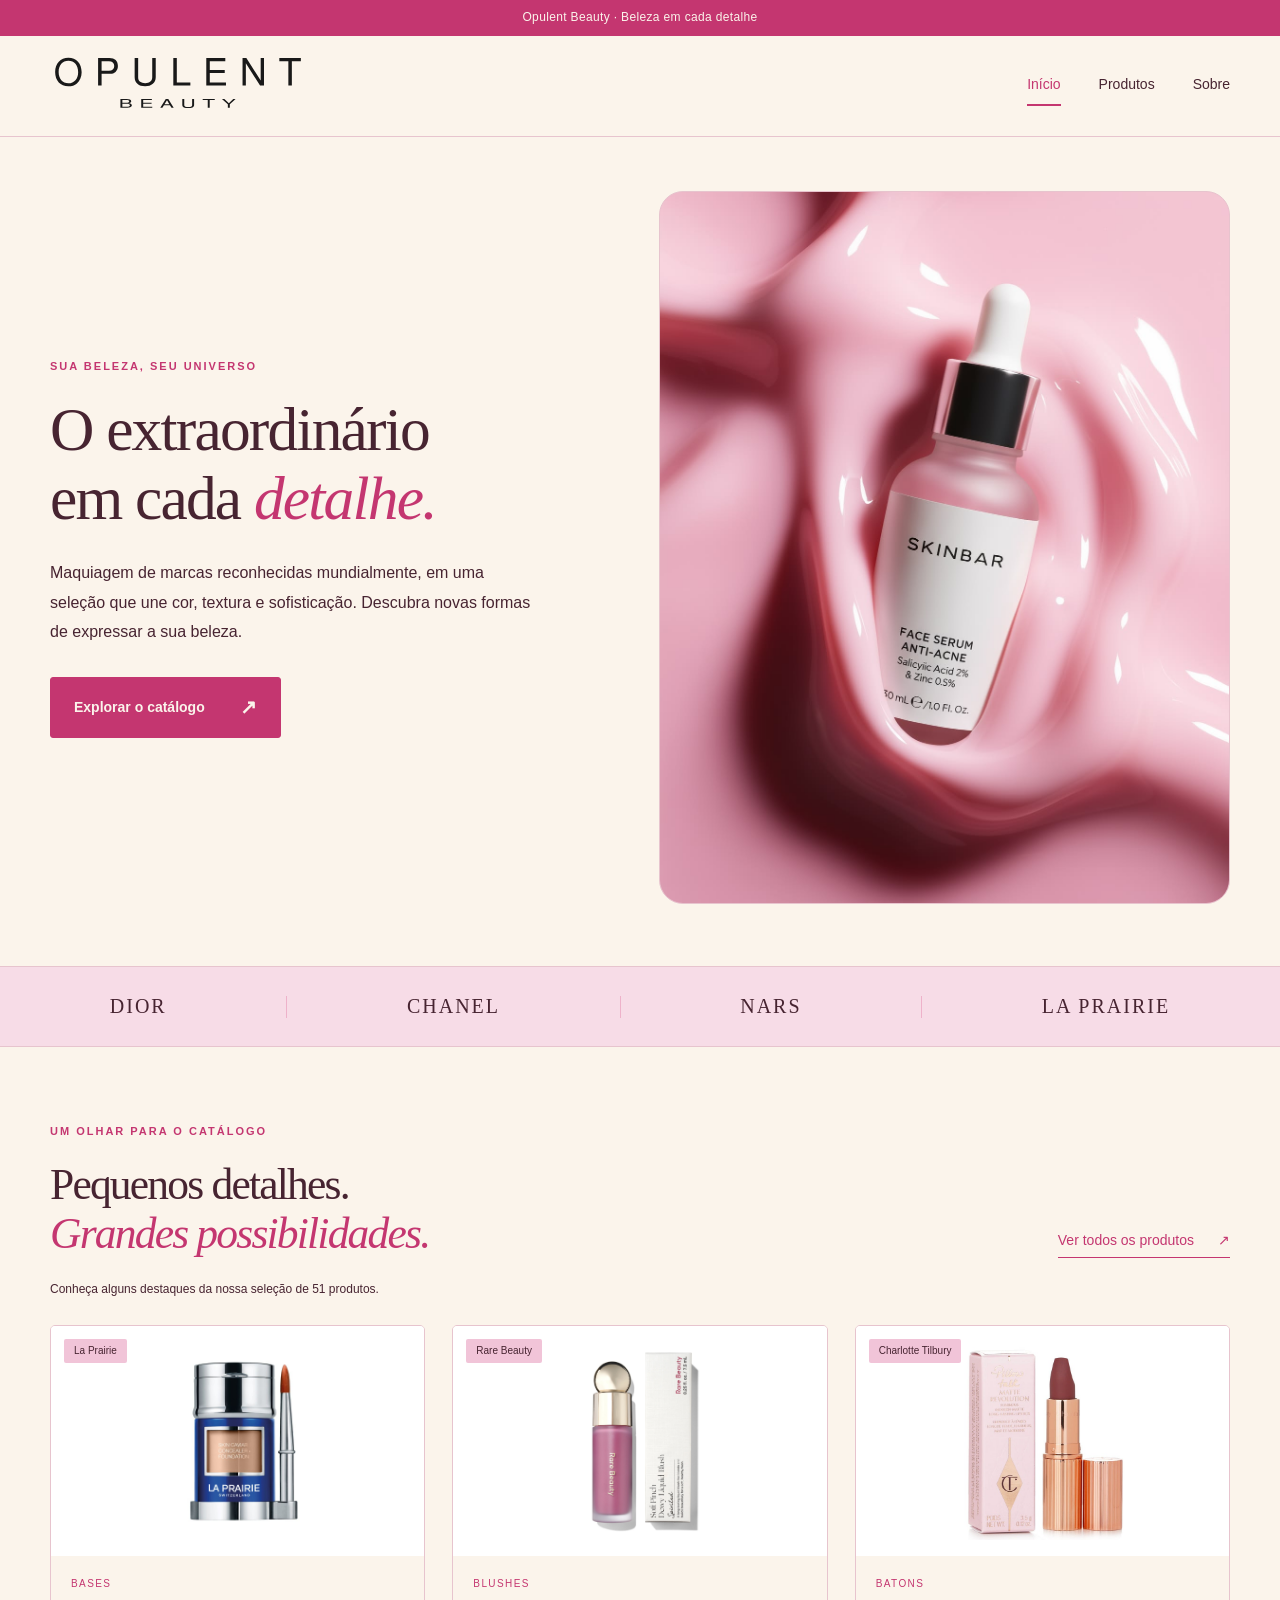
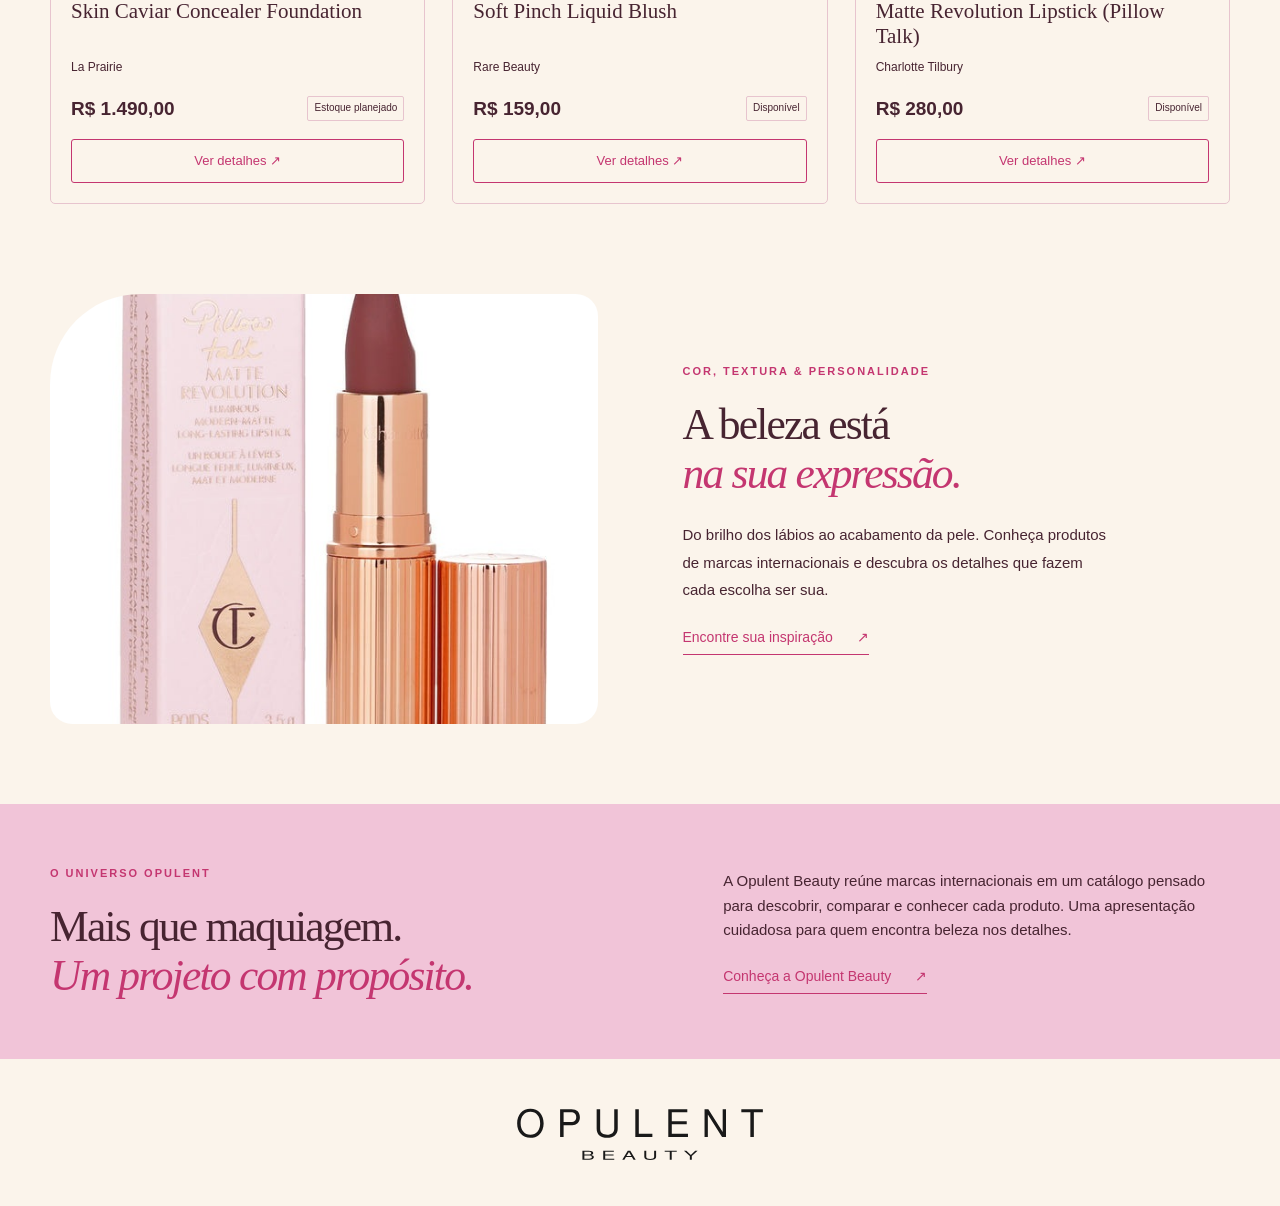
==== commit e34fe797: "atualização da foto principal" ====
--- a/index.html
+++ b/index.html
@@ -36,7 +36,7 @@
 </a>
 </div>
 <div class="hero-visual home-editorial">
-<img src="assets/foto-principal.jpg" alt="Imagem principal da Opulent Beauty" width="1200" height="1655" fetchpriority="high">
+<img src="assets/produtos/foto-principal.jpg" alt="Imagem principal da Opulent Beauty" width="1200" height="1655" fetchpriority="high">
 </div>
 </section>
 <section class="faixa faixa-marcas" aria-label="Algumas marcas presentes no catálogo"><div class="container faixa-conteudo"><span>DIOR</span><span class="divisor-marca" aria-hidden="true"></span><span>CHANEL</span><span class="divisor-marca" aria-hidden="true"></span><span>NARS</span><span class="divisor-marca" aria-hidden="true"></span><span>LA PRAIRIE</span></div></section>
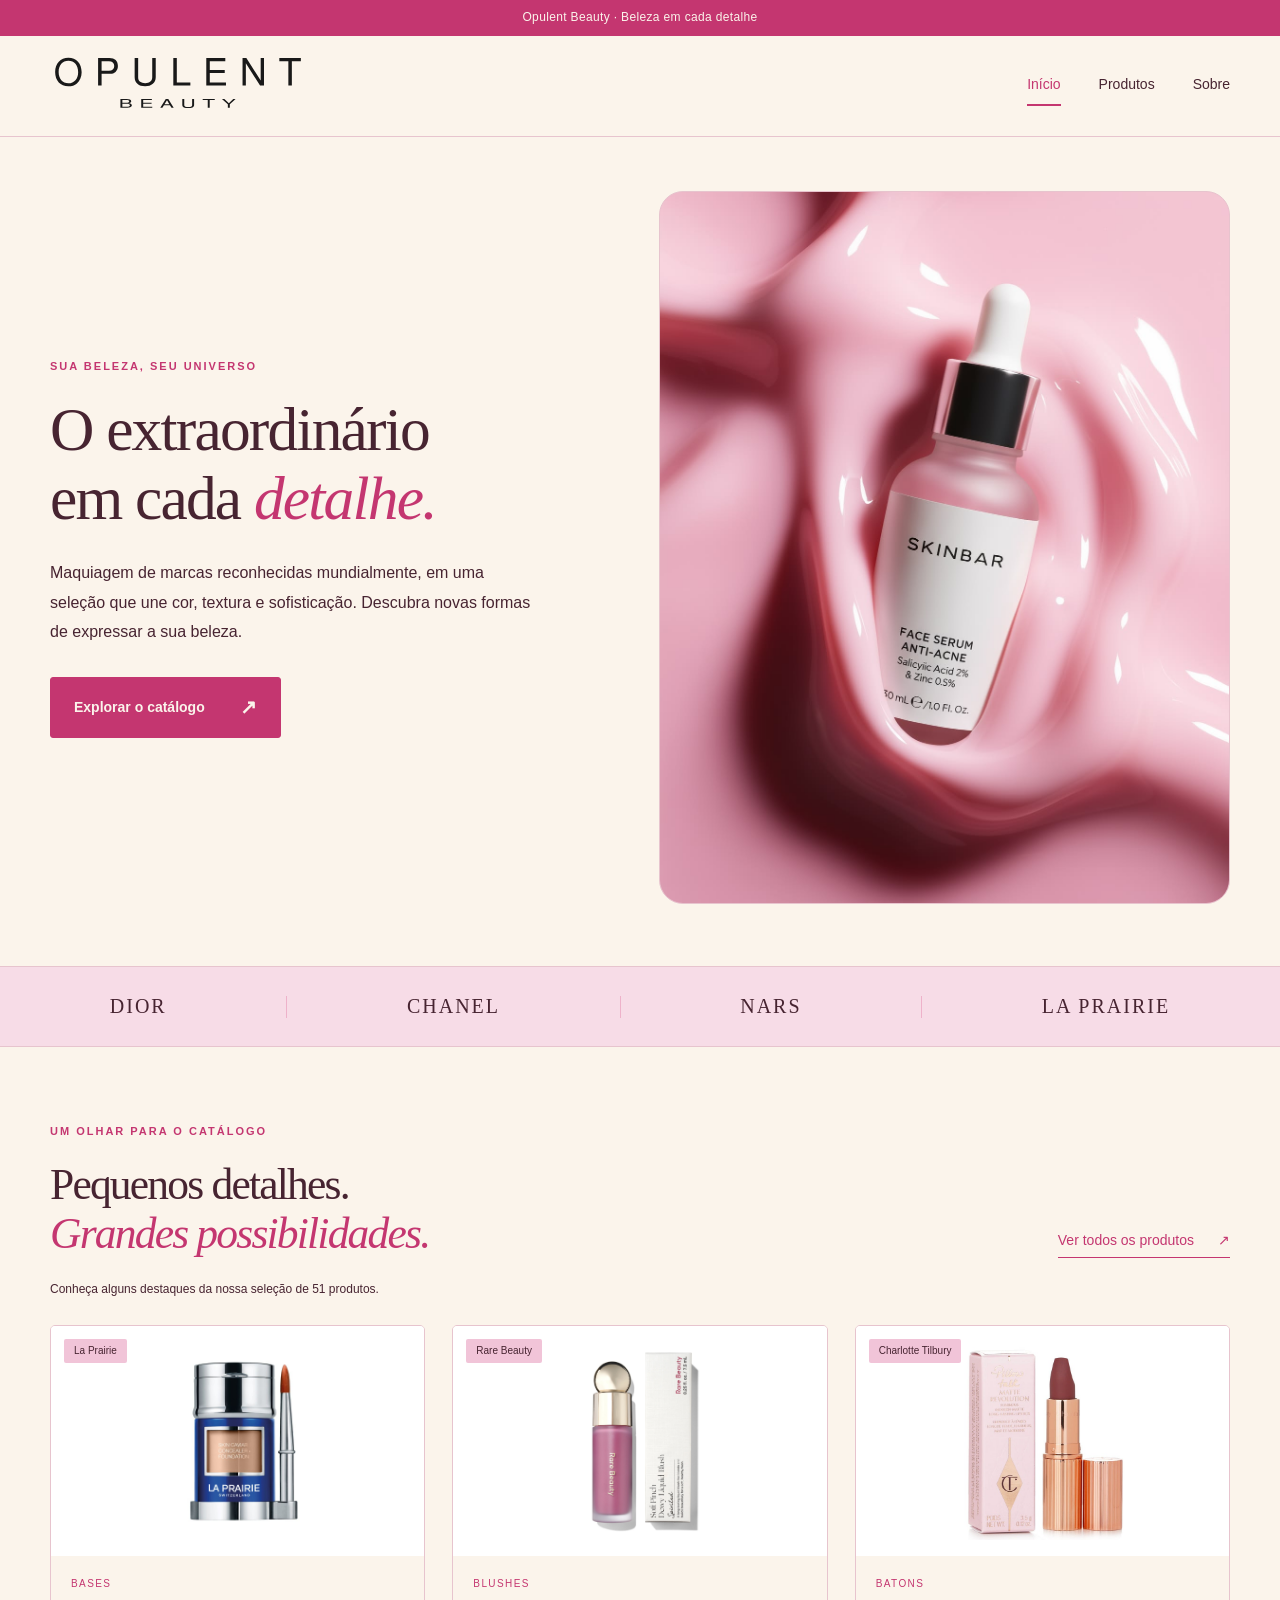
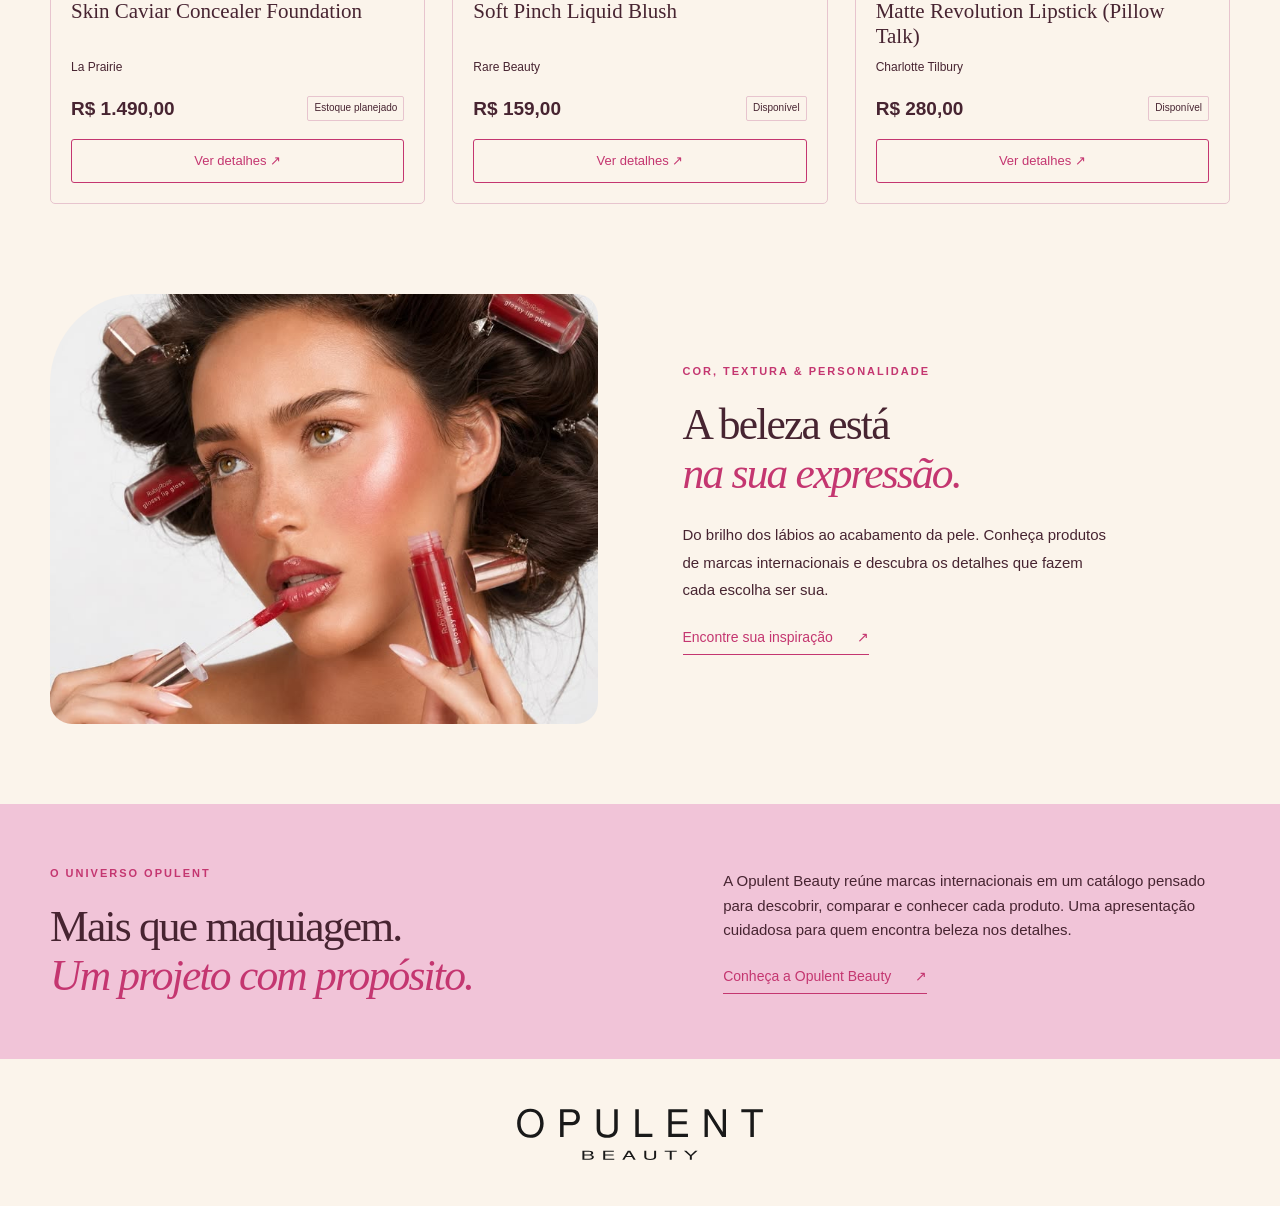
==== commit a6d1e028: "Atualização foto editorial" ====
--- a/index.html
+++ b/index.html
@@ -59,7 +59,7 @@
 </noscript>
 </section>
 <section class="container beleza-editorial" aria-labelledby="titulo-editorial">
-  <div class="editorial-pinceis"><img src="assets/foto-editorial.jpg" alt="Sérum rosa na composição editorial da Opulent Beauty" width="735" height="1100" loading="lazy"></div>
+  <div class="editorial-pinceis"><img src="assets/produtos/foto-editorial.jpg" alt="Sérum rosa na composição editorial da Opulent Beauty" width="735" height="1100" loading="lazy"></div>
   <div class="editorial-conteudo"><p class="sobretitulo">COR, TEXTURA & PERSONALIDADE</p><h2>A beleza está<br><em>na sua expressão.</em></h2><p>Do brilho dos lábios ao acabamento da pele. Conheça produtos de marcas internacionais e descubra os detalhes que fazem cada escolha ser sua.</p><a class="link-seta" href="produtos.html">Encontre sua inspiração <span aria-hidden="true">↗</span></a></div>
 </section>
 <section class="sobre-previa">
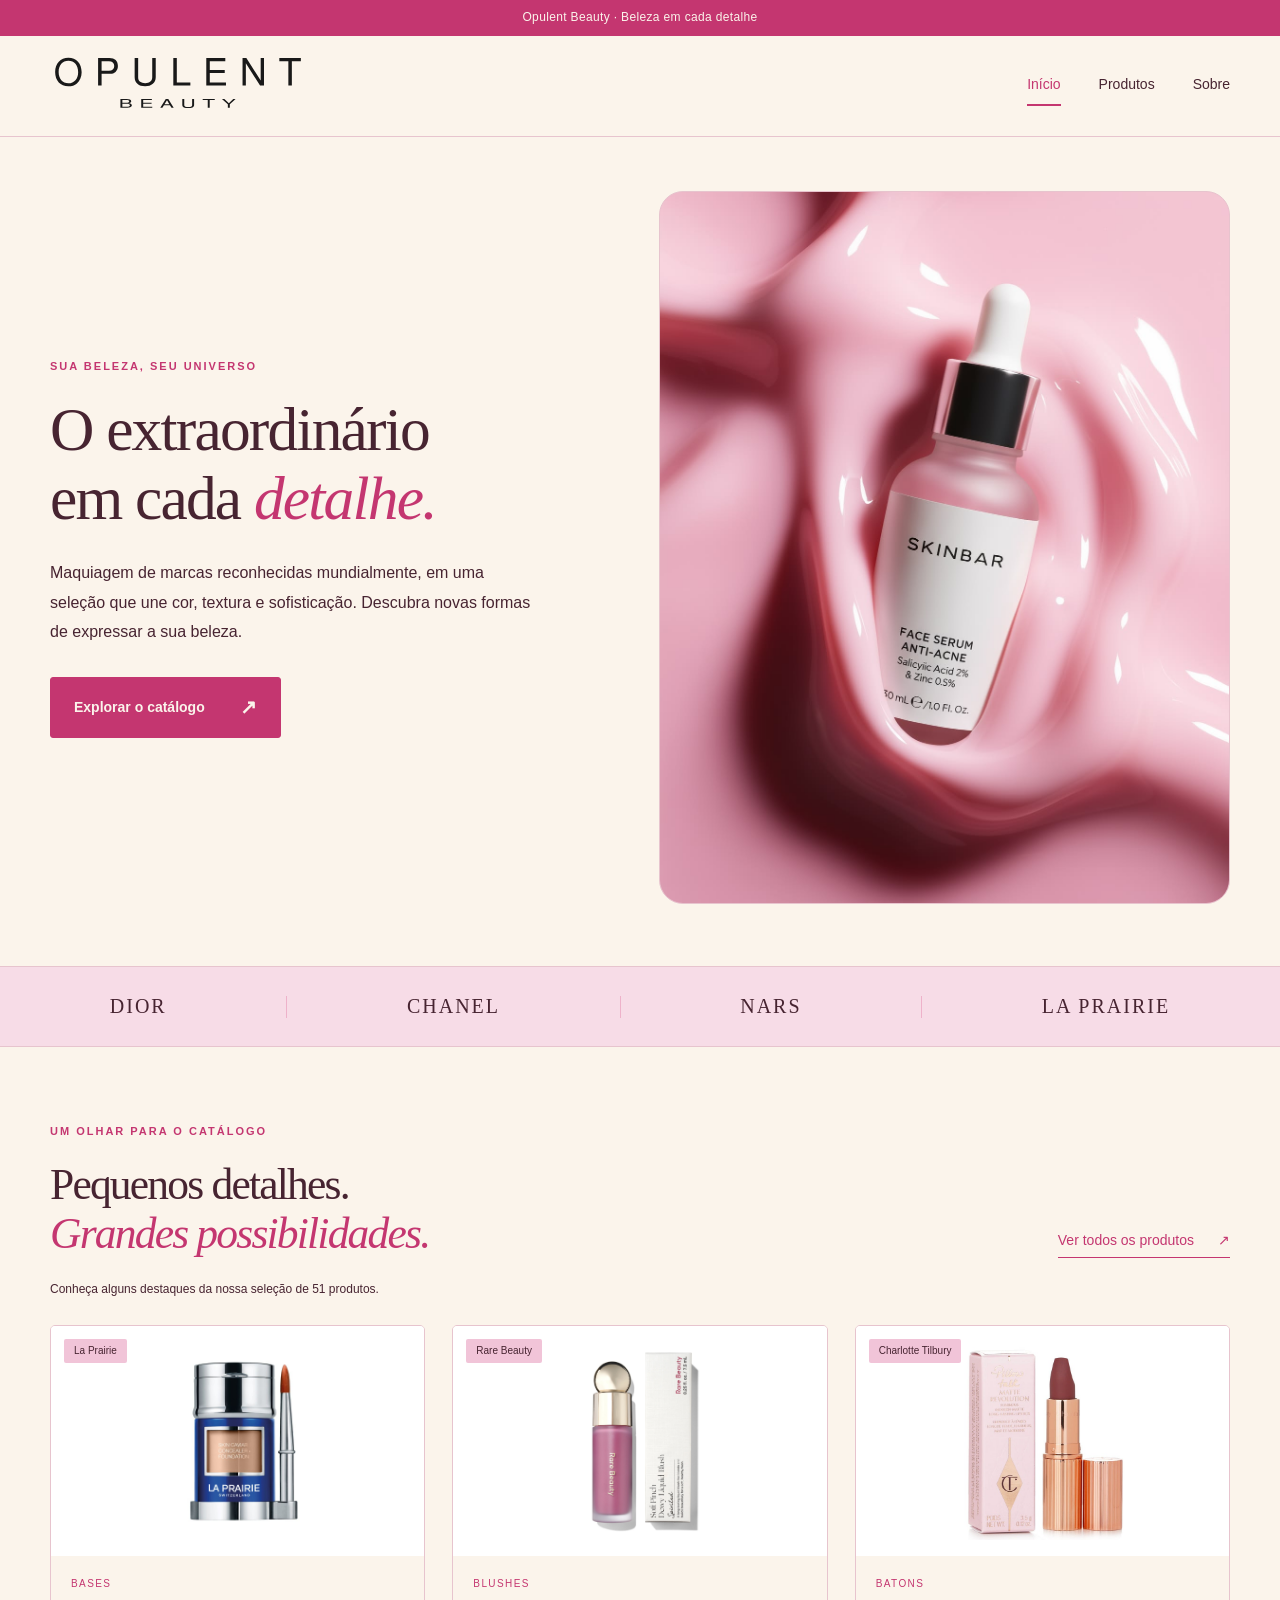
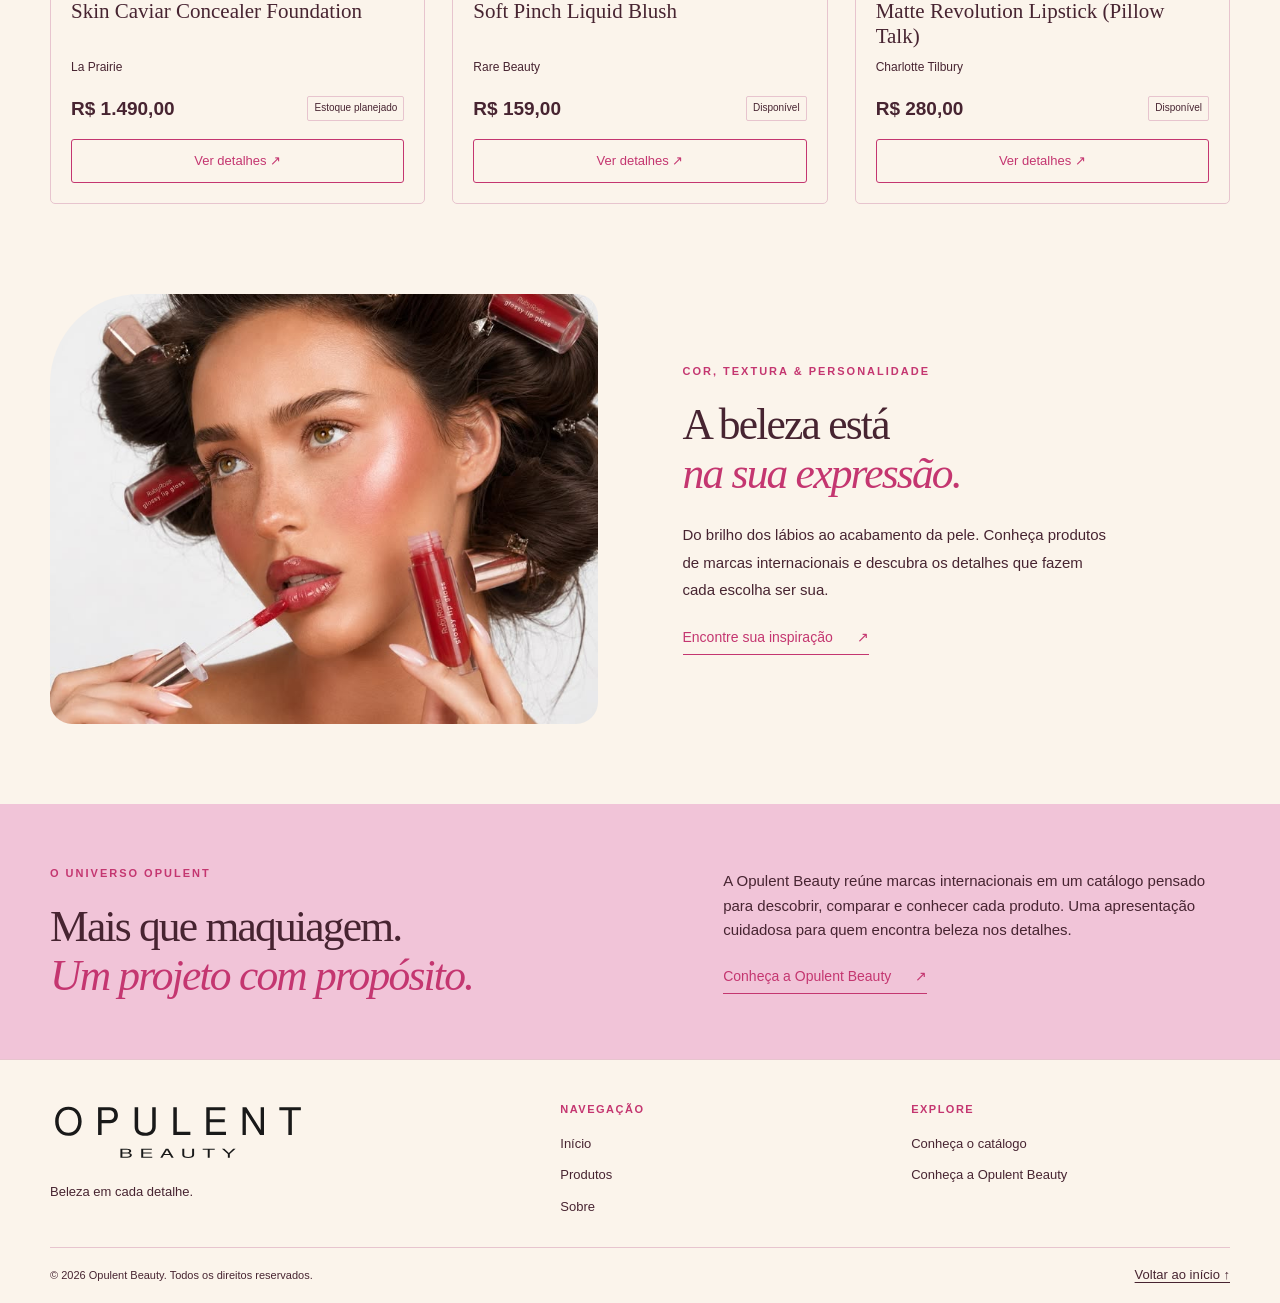
==== commit c0003593: "Correção de paginas e links" ====
--- a/index.html
+++ b/index.html
@@ -20,8 +20,8 @@
 </button>
 <nav id="menu" aria-label="Navegação principal">
 <a href="index.html" aria-current="page">Início</a>
-<a href="produtos.html">Produtos</a>
-<a href="sobre.html">Sobre</a>
+<a href="pages/produtos.html">Produtos</a>
+<a href="pages/sobre.html">Sobre</a>
 </nav>
 </div>
 </header>
@@ -32,7 +32,7 @@
 <h1>O extraordinário<br>em cada <em>detalhe.</em>
 </h1>
 <p class="introducao">Maquiagem de marcas reconhecidas mundialmente, em uma seleção que une cor, textura e sofisticação. Descubra novas formas de expressar a sua beleza.</p>
-<a class="botao" href="produtos.html">Explorar o catálogo <span aria-hidden="true">↗</span>
+<a class="botao" href="pages/produtos.html">Explorar o catálogo <span aria-hidden="true">↗</span>
 </a>
 </div>
 <div class="hero-visual home-editorial">
@@ -48,7 +48,7 @@
 <em>Grandes possibilidades.</em>
 </h2>
 </div>
-<a class="link-seta" href="produtos.html">Ver todos os produtos <span aria-hidden="true">↗</span>
+<a class="link-seta" href="pages/produtos.html">Ver todos os produtos <span aria-hidden="true">↗</span>
 </a>
 </div>
 <p class="nota-dados">Conheça alguns destaques da nossa seleção de 51 produtos.</p>
@@ -60,7 +60,7 @@
 </section>
 <section class="container beleza-editorial" aria-labelledby="titulo-editorial">
   <div class="editorial-pinceis"><img src="assets/produtos/foto-editorial.jpg" alt="Sérum rosa na composição editorial da Opulent Beauty" width="735" height="1100" loading="lazy"></div>
-  <div class="editorial-conteudo"><p class="sobretitulo">COR, TEXTURA & PERSONALIDADE</p><h2>A beleza está<br><em>na sua expressão.</em></h2><p>Do brilho dos lábios ao acabamento da pele. Conheça produtos de marcas internacionais e descubra os detalhes que fazem cada escolha ser sua.</p><a class="link-seta" href="produtos.html">Encontre sua inspiração <span aria-hidden="true">↗</span></a></div>
+  <div class="editorial-conteudo"><p class="sobretitulo">COR, TEXTURA & PERSONALIDADE</p><h2>A beleza está<br><em>na sua expressão.</em></h2><p>Do brilho dos lábios ao acabamento da pele. Conheça produtos de marcas internacionais e descubra os detalhes que fazem cada escolha ser sua.</p><a class="link-seta" href="pages/produtos.html">Encontre sua inspiração <span aria-hidden="true">↗</span></a></div>
 </section>
 <section class="sobre-previa">
 <div class="container sobre-previa-grade">
@@ -72,21 +72,40 @@
 </div>
 <div>
 <p>A Opulent Beauty reúne marcas internacionais em um catálogo pensado para descobrir, comparar e conhecer cada produto. Uma apresentação cuidadosa para quem encontra beleza nos detalhes.</p>
-<a class="link-seta" href="sobre.html">Conheça a Opulent Beauty <span aria-hidden="true">↗</span>
+<a class="link-seta" href="pages/sobre.html">Conheça a Opulent Beauty <span aria-hidden="true">↗</span>
 </a>
 </div>
 </div>
 </section>
 </main>
 <footer class="rodape">
-<div class="container rodape-grade">
-<a class="marca" href="index.html" aria-label="Opulent Beauty — início"><img class="logo" src="assets/logo-opulent-beauty.svg" alt="Opulent Beauty" width="1000" height="260"></a>
-</div>
-
+ <div class="container rodape-grade">
+  <div class="rodape-identidade">
+   <a class="marca" href="index.html" aria-label="Opulent Beauty — início">
+    <img class="logo" src="assets/logo-opulent-beauty.svg" alt="Opulent Beauty" width="1000" height="260">
+   </a>
+   <p>Beleza em cada detalhe.</p>
+  </div>
+  <div class="rodape-links">
+   <h2>Navegação</h2>
+   <a href="index.html">Início</a>
+   <a href="pages/produtos.html">Produtos</a>
+   <a href="pages/sobre.html">Sobre</a>
+  </div>
+  <div class="rodape-links">
+   <h2>Explore</h2>
+   <a href="pages/produtos.html">Conheça o catálogo</a>
+   <a href="pages/sobre.html">Conheça a Opulent Beauty</a>
+  </div>
+ </div>
+ <div class="container rodape-fim">
+  <p>© <span class="ano-atual"></span> Opulent Beauty. Todos os direitos reservados.</p>
+  <a href="#conteudo">Voltar ao início ↑</a>
+ </div>
 </footer>
-<script src="dados.js" defer>
+<script src="script/dados.js" defer>
 </script>
-<script src="script.js" defer>
+<script src="script/script.js" defer>
 </script>
 </body>
 </html>
--- a/style/style.css
+++ b/style/style.css
@@ -1360,3 +1360,74 @@
 .foto-duplicar { display: flex; gap: 8px; align-items: start; font-size: 13px; margin: 12px 0; }
 .foto-duplicar input { width: auto; margin-top: 4px; }
 @media(max-width: 900px) { .fotos-grade { grid-template-columns: 1fr; } .foto-painel img { max-width: 400px; height: 330px; } }
+
+
+/* Rodapé Opulent Beauty — utiliza a paleta e a tipografia já definidas no site. */
+.rodape {
+    margin-top: 0;
+    padding: 42px 0 18px;
+    background: var(--champagne);
+    color: var(--tinta);
+    border-top: 1px solid var(--borda);
+}
+.rodape .rodape-grade {
+    display: grid;
+    grid-template-columns: 1.5fr 1fr 1fr;
+    align-items: start;
+    justify-items: stretch;
+    gap: 32px;
+    padding-bottom: 30px;
+}
+.rodape-identidade p {
+    margin: 12px 0 0;
+    font-size: 13px;
+}
+.rodape-links {
+    display: flex;
+    flex-direction: column;
+    align-items: flex-start;
+    gap: 10px;
+}
+.rodape-links h2 {
+    margin: 0 0 5px;
+    color: var(--rose);
+    font: 700 11px/1.4 Arial, Helvetica, sans-serif;
+    letter-spacing: 1.5px;
+    text-transform: uppercase;
+}
+.rodape-links a,
+.rodape-fim a {
+    color: var(--tinta);
+    font-size: 13px;
+    transition: color .2s ease;
+}
+.rodape-links a:hover,
+.rodape-fim a:hover {
+    color: var(--rose);
+}
+.rodape-fim {
+    display: flex;
+    justify-content: space-between;
+    align-items: center;
+    gap: 18px;
+    border-top: 1px solid var(--borda);
+    padding-block: 16px 0;
+    color: var(--tinta);
+    font-size: 11px;
+}
+.rodape-fim p { margin: 0; }
+.rodape-fim a { text-decoration: underline; text-underline-offset: 3px; }
+
+@media (max-width: 700px) {
+    .rodape .rodape-grade {
+        grid-template-columns: 1fr 1fr;
+        justify-items: start;
+        gap: 26px 18px;
+    }
+    .rodape-identidade { grid-column: 1 / -1; }
+    .rodape-fim {
+        align-items: flex-start;
+        flex-direction: column;
+        gap: 8px;
+    }
+}
